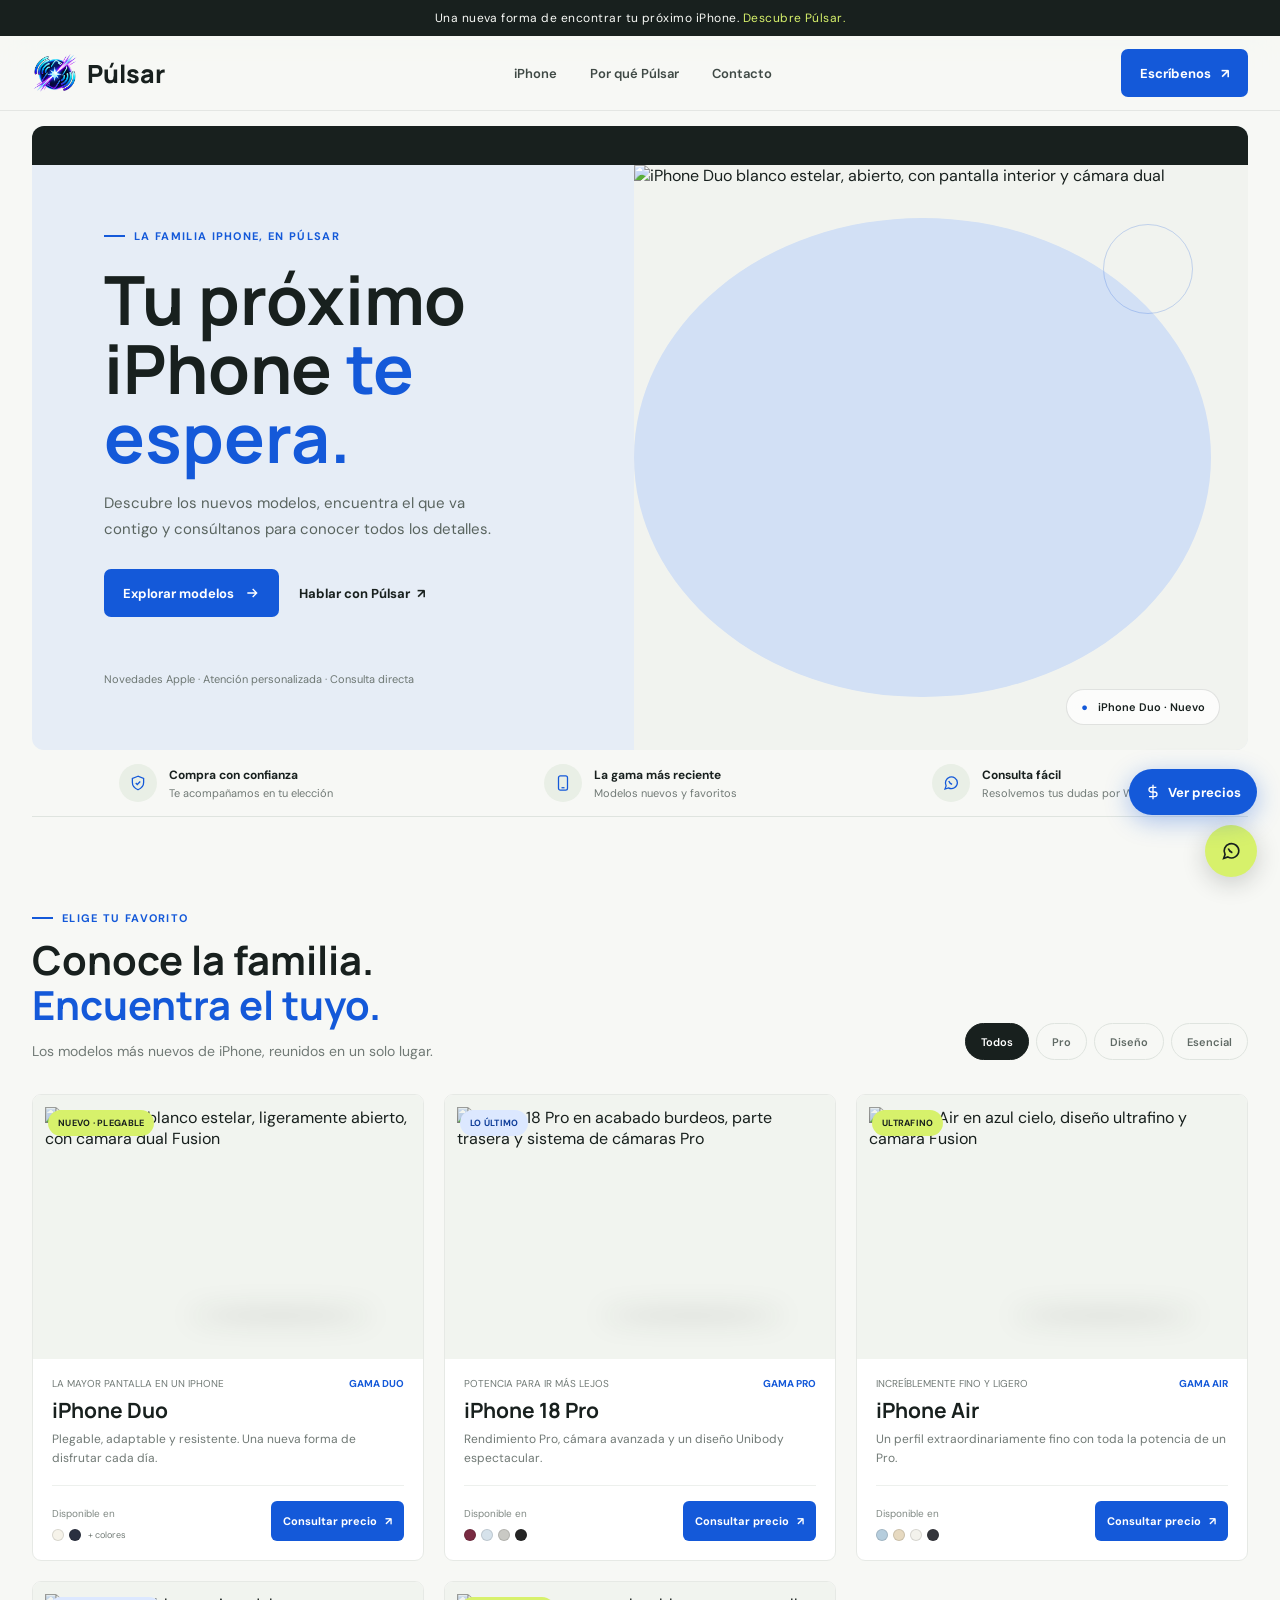
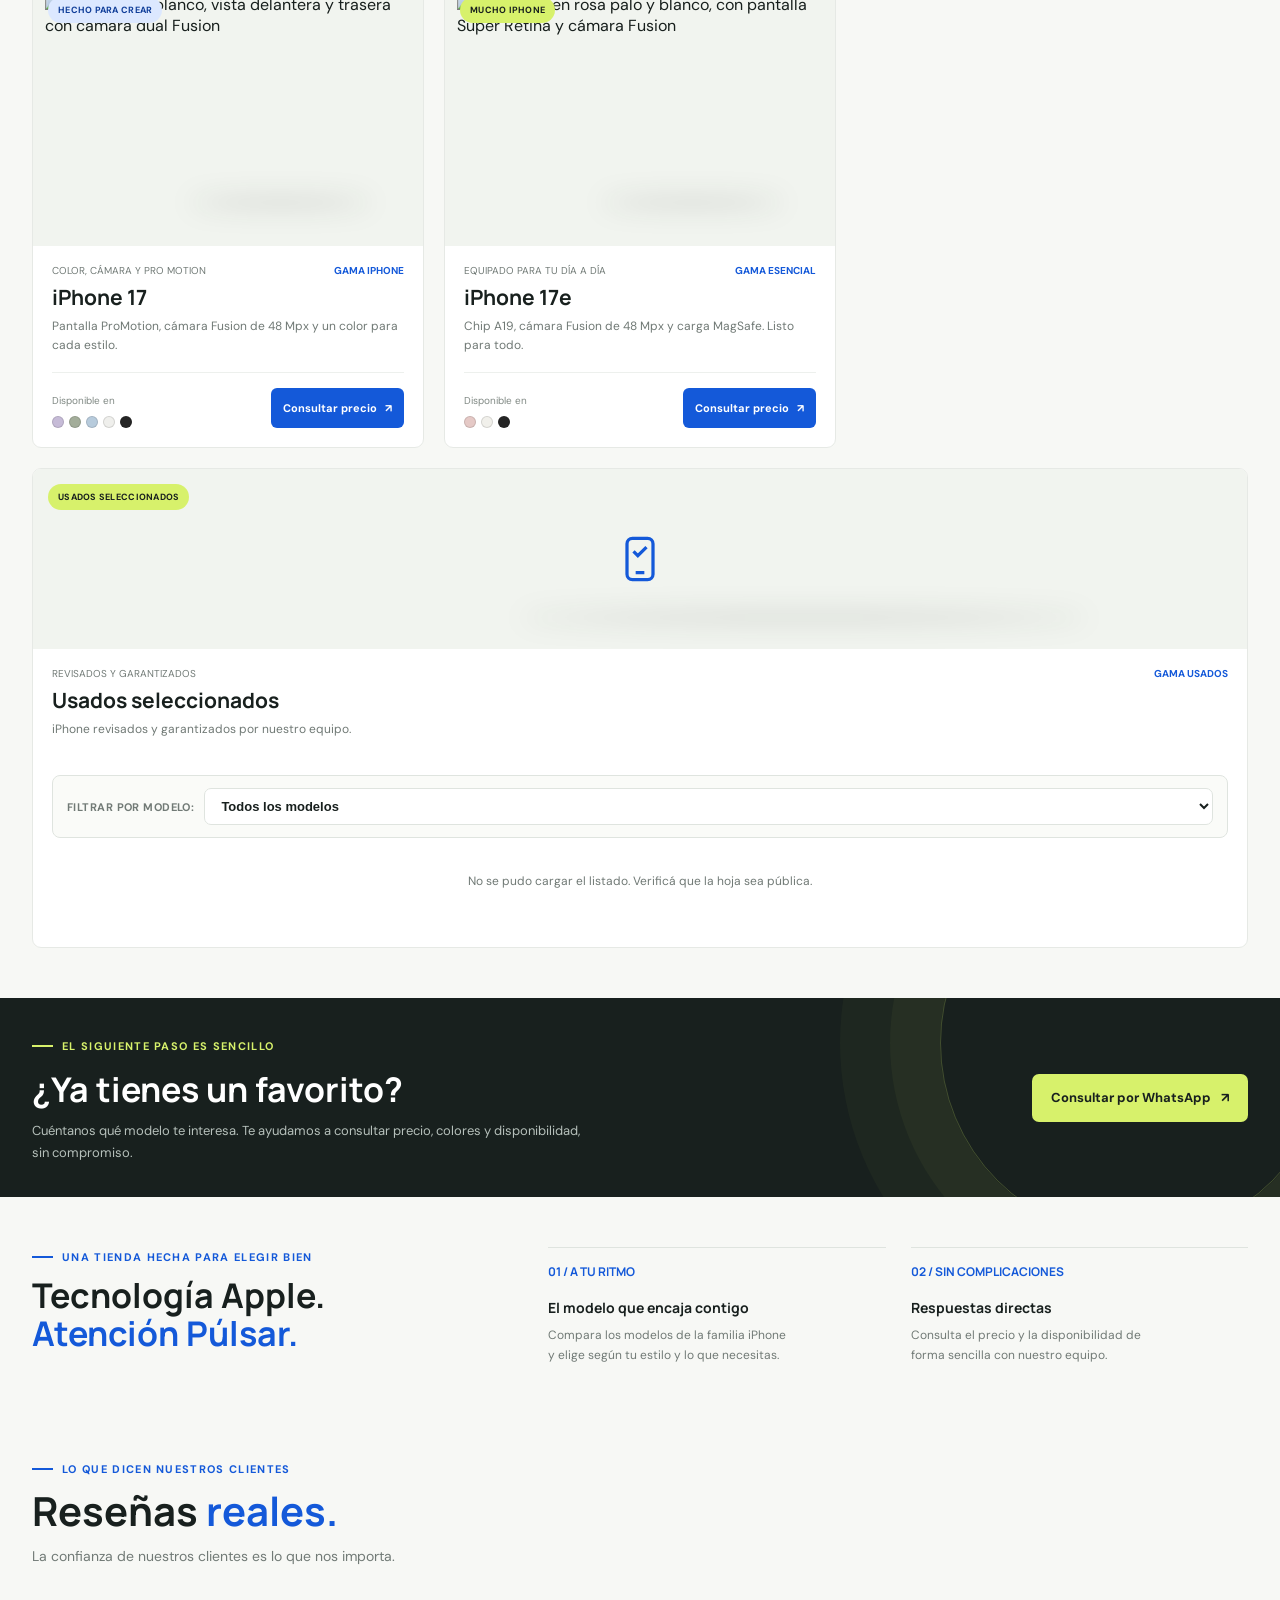
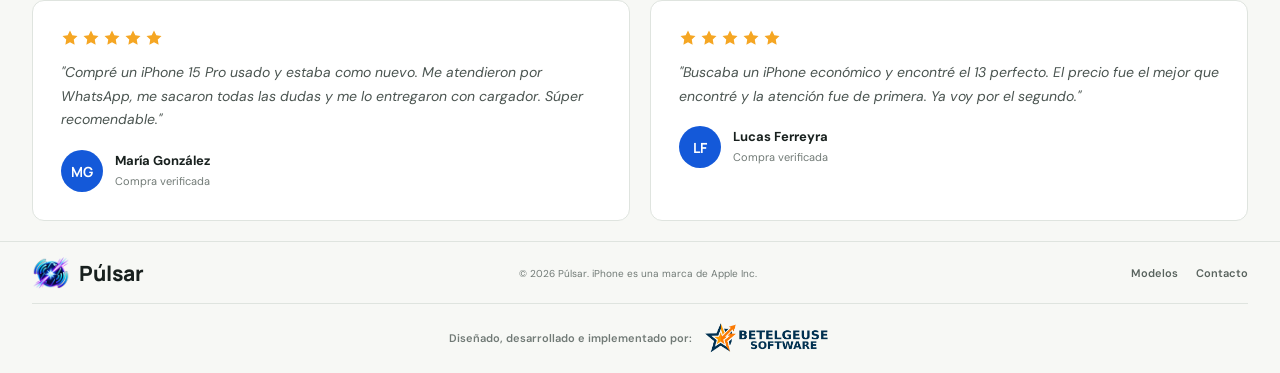
==== index.html @ 703b64ec "carrusel de precios y boton" ====
<!doctype html>
<html lang="es">
<head>
	<meta charset="utf-8">
	<meta name="viewport" content="width=device-width, initial-scale=1">
	<meta name="theme-color" content="#f7f8f5">
	<meta name="description" content="Descubre los últimos modelos de iPhone en Púlsar. Elige tu favorito y consúltanos por WhatsApp.">
	<title>Púlsar — Tu próximo iPhone empieza aquí</title>
	<link rel="icon" type="image/png" href="assets/logo.png">
	<link rel="preconnect" href="https://fonts.googleapis.com">
	<link rel="preconnect" href="https://fonts.gstatic.com" crossorigin>
	<link href="https://fonts.googleapis.com/css2?family=DM+Sans:wght@400;500;600;700&family=Manrope:wght@400;500;600;700;800&display=swap" rel="stylesheet">
	<link rel="stylesheet" href="styles.css">
</head>
<body>
	<div class="announcement">Una nueva forma de encontrar tu próximo iPhone. <span>Descubre Púlsar.</span></div>
	<header class="site-header">
		<div class="shell nav-wrap">
			<a class="brand" href="#inicio" aria-label="Púlsar, inicio"><img class="brand-mark" src="assets/logo.png" alt="Púlsar" width="31" height="31"><span>Púlsar</span></a>
			<nav class="nav-links" id="main-navigation" aria-label="Navegación principal">
				<a href="#catalogo">iPhone</a>
				<a href="#ventajas">Por qué Púlsar</a>
				<a href="#contacto">Contacto</a>
			</nav>
			<div class="nav-actions">
				<a class="button" href="https://wa.me/5493518149127?text=Hola%2C%20quiero%20consultar%20por%20un%20iPhone%20en%20Púlsar." target="_blank" rel="noopener noreferrer">Escríbenos <span aria-hidden="true">↗</span></a>
				<button class="menu-toggle" type="button" aria-label="Abrir menú" aria-expanded="false" aria-controls="main-navigation">
					<svg viewBox="0 0 24 24" fill="none" stroke="currentColor" stroke-width="1.8" aria-hidden="true"><path d="M4 7h16M4 12h16M4 17h16"/></svg>
				</button>
			</div>
		</div>
	</header>

	<main>
		<section class="hero" id="inicio" aria-labelledby="hero-title">
			<div class="shell">
				<div class="hero-panel">
					<div class="price-ticker" aria-label="Precios destacados">
						<div class="price-ticker-track"></div>
					</div>
					<div class="hero-copy">
						<span class="eyebrow">La familia iPhone, en Púlsar</span>
						<h1 id="hero-title">Tu próximo iPhone <span>te espera.</span></h1>
						<p>Descubre los nuevos modelos, encuentra el que va contigo y consúltanos para conocer todos los detalles.</p>
						<div class="hero-actions">
							<a class="button" href="#catalogo">Explorar modelos <svg viewBox="0 0 24 24" fill="none" stroke="currentColor" stroke-width="2" aria-hidden="true"><path d="M5 12h14M13 6l6 6-6 6"/></svg></a>
							<a class="text-link" href="https://wa.me/5493518149127?text=Hola%2C%20quiero%20consultar%20por%20un%20iPhone%20en%20P%C3%BAlsar." target="_blank" rel="noopener noreferrer">Hablar con Púlsar <span aria-hidden="true">↗</span></a>
						</div>
						<span class="hero-note">Novedades Apple · Atención personalizada · Consulta directa</span>
					</div>
					<div class="hero-media">
						<img src="https://www.apple.com/v/iphone-duo/a/images/overview/camera/hero_right__gk9rwhz4kdqq_large.jpg" alt="iPhone Duo blanco estelar, abierto, con pantalla interior y cámara dual" fetchpriority="high">
						<div class="hero-caption"><span>●</span> iPhone Duo · Nuevo</div>
					</div>
				</div>
				<div class="trust-row" aria-label="Ventajas de comprar en Púlsar">
					<div class="trust-item">
						<span class="trust-icon"><svg viewBox="0 0 24 24" fill="none" stroke="currentColor" stroke-width="1.7" aria-hidden="true"><path d="M12 3 4.5 6v5.4c0 4.5 3.2 7.8 7.5 9.6 4.3-1.8 7.5-5.1 7.5-9.6V6L12 3Z"/><path d="m9 12 2 2 4-4"/></svg></span>
						<span><strong>Compra con confianza</strong><small>Te acompañamos en tu elección</small></span>
					</div>
					<div class="trust-item">
						<span class="trust-icon"><svg viewBox="0 0 24 24" fill="none" stroke="currentColor" stroke-width="1.7" aria-hidden="true"><rect x="6" y="2.5" width="12" height="19" rx="2.5"/><path d="M10 18.3h4"/></svg></span>
						<span><strong>La gama más reciente</strong><small>Modelos nuevos y favoritos</small></span>
					</div>
					<div class="trust-item">
						<span class="trust-icon"><svg viewBox="0 0 24 24" fill="none" stroke="currentColor" stroke-width="1.7" aria-hidden="true"><path d="M20.5 11.5a8 8 0 0 1-11.9 7L4 20l1.5-4.2a8 8 0 1 1 15-4.3Z"/><path d="M9 9.3c.7 2.1 2.2 3.6 4.5 4.5"/></svg></span>
						<span><strong>Consulta fácil</strong><small>Resolvemos tus dudas por WhatsApp</small></span>
					</div>
				</div>
			</div>
		</section>

		<section class="catalog shell" id="catalogo" aria-labelledby="catalog-title">
			<div class="section-head">
				<div>
					<span class="eyebrow">Elige tu favorito</span>
					<h2 class="section-title" id="catalog-title">Conoce la familia.<br><span>Encuentra el tuyo.</span></h2>
					<p class="section-subtitle">Los modelos más nuevos de iPhone, reunidos en un solo lugar.</p>
				</div>
				<div class="filters" role="group" aria-label="Filtrar modelos">
					<button class="filter-button" type="button" data-filter="todos" aria-pressed="true">Todos</button>
					<button class="filter-button" type="button" data-filter="pro" aria-pressed="false">Pro</button>
					<button class="filter-button" type="button" data-filter="diseno" aria-pressed="false">Diseño</button>
					<button class="filter-button" type="button" data-filter="esencial" aria-pressed="false">Esencial</button>
				</div>
			</div>

			<div class="product-grid">
				<article class="product-card" data-category="diseno">
					<div class="product-art">
						<span class="product-tag">Nuevo · Plegable</span>
						<img src="https://www.apple.com/v/iphone-duo/a/images/overview/camera/hero_right__gk9rwhz4kdqq_large.jpg" alt="iPhone Duo blanco estelar, ligeramente abierto, con cámara dual Fusion" loading="lazy">
					</div>
					<div class="product-info">
						<div class="product-meta"><span>LA MAYOR PANTALLA EN UN IPHONE</span><span>GAMA DUO</span></div>
						<h3>iPhone Duo</h3>
						<p>Plegable, adaptable y resistente. Una nueva forma de disfrutar cada día.</p>
						<div class="product-bottom">
							<div><span class="color-label">Disponible en</span><div class="color-dots" aria-label="Blanco estelar y cielo nocturno"><i class="color-dot" style="background:#f6f3ea"></i><i class="color-dot" style="background:#2a3040"></i><span class="color-more">+ colores</span></div></div>
							<a class="consult-link" href="https://wa.me/5493518149127?text=Hola%2C%20quiero%20consultar%20el%20precio%20y%20disponibilidad%20del%20iPhone%20Duo%20en%20Púlsar." target="_blank" rel="noopener noreferrer">Consultar precio <span aria-hidden="true">↗</span></a>
						</div>
					</div>
				</article>

				<article class="product-card" data-category="pro">
					<div class="product-art">
						<span class="product-tag tag-blue">Lo último</span>
						<img src="https://www.apple.com/v/iphone-18-pro/a/images/overview/aio/hero__elo7tt0mnqy6_large.jpg" alt="iPhone 18 Pro en acabado burdeos, parte trasera y sistema de cámaras Pro" loading="lazy">
					</div>
					<div class="product-info">
						<div class="product-meta"><span>POTENCIA PARA IR MÁS LEJOS</span><span>GAMA PRO</span></div>
						<h3>iPhone 18 Pro</h3>
						<p>Rendimiento Pro, cámara avanzada y un diseño Unibody espectacular.</p>
						<div class="product-bottom">
							<div><span class="color-label">Disponible en</span><div class="color-dots" aria-label="Burdeos, azul glacial, plata y negro"><i class="color-dot" style="background:#792b42"></i><i class="color-dot" style="background:#d6e2eb"></i><i class="color-dot" style="background:#c9c9c4"></i><i class="color-dot" style="background:#252525"></i></div></div>
							<a class="consult-link" href="https://wa.me/5493518149127?text=Hola%2C%20quiero%20consultar%20el%20precio%20y%20disponibilidad%20del%20iPhone%2018%20Pro%20en%20Púlsar." target="_blank" rel="noopener noreferrer">Consultar precio <span aria-hidden="true">↗</span></a>
						</div>
					</div>
				</article>

				<article class="product-card" data-category="diseno">
					<div class="product-art">
						<span class="product-tag">Ultrafino</span>
						<img src="https://www.apple.com/v/iphone-air/g/images/overview/welcome/hero_endframe__fjhlsvwr03ma_medium.jpg" alt="iPhone Air en azul cielo, diseño ultrafino y cámara Fusion" loading="lazy">
					</div>
					<div class="product-info">
						<div class="product-meta"><span>INCREÍBLEMENTE FINO Y LIGERO</span><span>GAMA AIR</span></div>
						<h3>iPhone Air</h3>
						<p>Un perfil extraordinariamente fino con toda la potencia de un Pro.</p>
						<div class="product-bottom">
							<div><span class="color-label">Disponible en</span><div class="color-dots" aria-label="Azul cielo, dorado claro, blanco nube y negro espacial"><i class="color-dot" style="background:#b5cddd"></i><i class="color-dot" style="background:#e6d9c0"></i><i class="color-dot" style="background:#f3f2ec"></i><i class="color-dot" style="background:#34363c"></i></div></div>
							<a class="consult-link" href="https://wa.me/5493518149127?text=Hola%2C%20quiero%20consultar%20el%20precio%20y%20disponibilidad%20del%20iPhone%20Air%20en%20Púlsar." target="_blank" rel="noopener noreferrer">Consultar precio <span aria-hidden="true">↗</span></a>
						</div>
					</div>
				</article>

				<article class="product-card" data-category="esencial">
					<div class="product-art">
						<span class="product-tag tag-blue">Hecho para crear</span>
						<img src="https://www.apple.com/es/iphone-17/images/overview/highlights/cameras/cameras__c52mawt2c282_large.png" alt="iPhone 17 en blanco, vista delantera y trasera con cámara dual Fusion" loading="lazy">
					</div>
					<div class="product-info">
						<div class="product-meta"><span>COLOR, CÁMARA Y PRO MOTION</span><span>GAMA IPHONE</span></div>
						<h3>iPhone 17</h3>
						<p>Pantalla ProMotion, cámara Fusion de 48 Mpx y un color para cada estilo.</p>
						<div class="product-bottom">
							<div><span class="color-label">Disponible en</span><div class="color-dots" aria-label="Lavanda, verde salvia, azul neblina, blanco y negro"><i class="color-dot" style="background:#c6bbd7"></i><i class="color-dot" style="background:#a3ad9a"></i><i class="color-dot" style="background:#b7cbdc"></i><i class="color-dot" style="background:#efefec"></i><i class="color-dot" style="background:#252525"></i></div></div>
							<a class="consult-link" href="https://wa.me/5493518149127?text=Hola%2C%20quiero%20consultar%20el%20precio%20y%20disponibilidad%20del%20iPhone%2017%20en%20Púlsar." target="_blank" rel="noopener noreferrer">Consultar precio <span aria-hidden="true">↗</span></a>
						</div>
					</div>
				</article>

				<article class="product-card" data-category="esencial">
					<div class="product-art">
						<span class="product-tag">Mucho iPhone</span>
						<img src="https://www.apple.com/euro/iphone-17e/a/screens_alt/images/overview/highlights/highlights_design_endframe__crx8inqsi8k2_large.jpg" alt="iPhone 17e en rosa palo y blanco, con pantalla Super Retina y cámara Fusion" loading="lazy">
					</div>
					<div class="product-info">
						<div class="product-meta"><span>EQUIPADO PARA TU DÍA A DÍA</span><span>GAMA ESENCIAL</span></div>
						<h3>iPhone 17e</h3>
						<p>Chip A19, cámara Fusion de 48 Mpx y carga MagSafe. Listo para todo.</p>
						<div class="product-bottom">
							<div><span class="color-label">Disponible en</span><div class="color-dots" aria-label="Rosa palo, blanco y negro"><i class="color-dot" style="background:#e5c9c6"></i><i class="color-dot" style="background:#f1f0eb"></i><i class="color-dot" style="background:#252525"></i></div></div>
							<a class="consult-link" href="https://wa.me/5493518149127?text=Hola%2C%20quiero%20consultar%20el%20precio%20y%20disponibilidad%20del%20iPhone%2017e%20en%20Púlsar." target="_blank" rel="noopener noreferrer">Consultar precio <span aria-hidden="true">↗</span></a>
						</div>
					</div>
				</article>

				<article class="product-card product-card--usados" data-category="usados" id="usados">
					<div class="product-art product-art--usados">
						<span class="product-tag">Usados seleccionados</span>
						<svg viewBox="0 0 24 24" fill="none" stroke="currentColor" stroke-width="1.5" aria-hidden="true" style="width:52px;height:52px;color:var(--blue)"><rect x="6" y="2.5" width="12" height="19" rx="2.5"/><path d="M10 18.3h4"/><path d="M9 8.5l2 2 4-4"/></svg>
					</div>
					<div class="product-info">
						<div class="product-meta"><span>REVISADOS Y GARANTIZADOS</span><span>GAMA USADOS</span></div>
						<h3>Usados seleccionados</h3>
						<p>iPhone revisados y garantizados por nuestro equipo.</p>
						<div class="usados-filter">
							<label for="usados-select" class="usados-filter-label">Filtrar por modelo:</label>
							<select id="usados-select" class="usados-select">
								<option value="todos">Todos los modelos</option>
							</select>
						</div>
						<div class="usados-list" id="usados-list">
							<p class="usados-loading">Cargando listado…</p>
						</div>
					</div>
				</article>
			</div>
		</section>

		<section class="feature-band" id="contacto" aria-labelledby="feature-title">
			<div class="shell feature-inner">
				<div class="feature-copy">
					<span class="eyebrow">El siguiente paso es sencillo</span>
					<h2 id="feature-title">¿Ya tienes un favorito?</h2>
					<p>Cuéntanos qué modelo te interesa. Te ayudamos a consultar precio, colores y disponibilidad, sin compromiso.</p>
				</div>
				<a class="button feature-action" href="https://wa.me/5493518149127?text=Hola%2C%20quiero%20consultar%20por%20un%20iPhone%20en%20Púlsar." target="_blank" rel="noopener noreferrer">Consultar por WhatsApp <span aria-hidden="true">↗</span></a>
			</div>
		</section>

		<section class="about shell" id="ventajas" aria-labelledby="about-title">
			<div>
				<span class="eyebrow">Una tienda hecha para elegir bien</span>
				<h2 class="section-title" id="about-title">Tecnología Apple.<br><span>Atención Púlsar.</span></h2>
			</div>
			<div class="about-copy">
				<div class="about-point"><span class="about-number">01 / A TU RITMO</span><strong>El modelo que encaja contigo</strong><p>Compara los modelos de la familia iPhone y elige según tu estilo y lo que necesitas.</p></div>
				<div class="about-point"><span class="about-number">02 / SIN COMPLICACIONES</span><strong>Respuestas directas</strong><p>Consulta el precio y la disponibilidad de forma sencilla con nuestro equipo.</p></div>
			</div>
		</section>

		<section class="reviews shell" id="resenas" aria-labelledby="reviews-title">
			<div class="section-head">
				<div>
					<span class="eyebrow">Lo que dicen nuestros clientes</span>
					<h2 class="section-title" id="reviews-title">Reseñas <span>reales.</span></h2>
					<p class="section-subtitle">La confianza de nuestros clientes es lo que nos importa.</p>
				</div>
			</div>
			<div class="reviews-grid">
				<blockquote class="review-card">
					<div class="review-stars" aria-label="5 de 5 estrellas">
						<svg viewBox="0 0 24 24" fill="currentColor" aria-hidden="true"><path d="M12 2l3.09 6.26L22 9.27l-5 4.87 1.18 6.88L12 17.77l-6.18 3.25L7 14.14 2 9.27l6.91-1.01L12 2z"/></svg>
						<svg viewBox="0 0 24 24" fill="currentColor" aria-hidden="true"><path d="M12 2l3.09 6.26L22 9.27l-5 4.87 1.18 6.88L12 17.77l-6.18 3.25L7 14.14 2 9.27l6.91-1.01L12 2z"/></svg>
						<svg viewBox="0 0 24 24" fill="currentColor" aria-hidden="true"><path d="M12 2l3.09 6.26L22 9.27l-5 4.87 1.18 6.88L12 17.77l-6.18 3.25L7 14.14 2 9.27l6.91-1.01L12 2z"/></svg>
						<svg viewBox="0 0 24 24" fill="currentColor" aria-hidden="true"><path d="M12 2l3.09 6.26L22 9.27l-5 4.87 1.18 6.88L12 17.77l-6.18 3.25L7 14.14 2 9.27l6.91-1.01L12 2z"/></svg>
						<svg viewBox="0 0 24 24" fill="currentColor" aria-hidden="true"><path d="M12 2l3.09 6.26L22 9.27l-5 4.87 1.18 6.88L12 17.77l-6.18 3.25L7 14.14 2 9.27l6.91-1.01L12 2z"/></svg>
					</div>
					<p class="review-text">"Compré un iPhone 15 Pro usado y estaba como nuevo. Me atendieron por WhatsApp, me sacaron todas las dudas y me lo entregaron con cargador. Súper recomendable."</p>
					<footer class="review-author">
						<span class="review-avatar">MG</span>
						<div>
							<strong>María González</strong>
							<small>Compra verificada</small>
						</div>
					</footer>
				</blockquote>

				<blockquote class="review-card">
					<div class="review-stars" aria-label="5 de 5 estrellas">
						<svg viewBox="0 0 24 24" fill="currentColor" aria-hidden="true"><path d="M12 2l3.09 6.26L22 9.27l-5 4.87 1.18 6.88L12 17.77l-6.18 3.25L7 14.14 2 9.27l6.91-1.01L12 2z"/></svg>
						<svg viewBox="0 0 24 24" fill="currentColor" aria-hidden="true"><path d="M12 2l3.09 6.26L22 9.27l-5 4.87 1.18 6.88L12 17.77l-6.18 3.25L7 14.14 2 9.27l6.91-1.01L12 2z"/></svg>
						<svg viewBox="0 0 24 24" fill="currentColor" aria-hidden="true"><path d="M12 2l3.09 6.26L22 9.27l-5 4.87 1.18 6.88L12 17.77l-6.18 3.25L7 14.14 2 9.27l6.91-1.01L12 2z"/></svg>
						<svg viewBox="0 0 24 24" fill="currentColor" aria-hidden="true"><path d="M12 2l3.09 6.26L22 9.27l-5 4.87 1.18 6.88L12 17.77l-6.18 3.25L7 14.14 2 9.27l6.91-1.01L12 2z"/></svg>
						<svg viewBox="0 0 24 24" fill="currentColor" aria-hidden="true"><path d="M12 2l3.09 6.26L22 9.27l-5 4.87 1.18 6.88L12 17.77l-6.18 3.25L7 14.14 2 9.27l6.91-1.01L12 2z"/></svg>
					</div>
					<p class="review-text">"Buscaba un iPhone económico y encontré el 13 perfecto. El precio fue el mejor que encontré y la atención fue de primera. Ya voy por el segundo."</p>
					<footer class="review-author">
						<span class="review-avatar">LF</span>
						<div>
							<strong>Lucas Ferreyra</strong>
							<small>Compra verificada</small>
						</div>
					</footer>
				</blockquote>
			</div>
		</section>
	</main>

	<footer class="site-footer">
		<div class="shell footer-inner">
			<a class="brand" href="#inicio" aria-label="Púlsar, volver al inicio"><img class="brand-mark" src="assets/logo.png" alt="Púlsar" width="27" height="27"><span>Púlsar</span></a>
			<p class="footer-note">© 2026 Púlsar. iPhone es una marca de Apple Inc.</p>
			<div class="footer-links"><a href="#catalogo">Modelos</a><a href="#contacto">Contacto</a></div>
		</div>
		<div class="shell footer-credit">
			<span class="footer-credit-text">Diseñado, desarrollado e implementado por:</span>
			<a class="footer-credit-link" href="https://www.betelgeuse.com.ar" target="_blank" rel="noopener noreferrer">
				<img src="assets/betelgeuse.png" alt="Betelgeuse Software" class="footer-credit-logo">
			</a>
		</div>
	</footer>

	<a class="whatsapp-float" href="https://wa.me/5493518149127?text=Hola%2C%20quiero%20consultar%20por%20un%20iPhone%20en%20P%C3%BAlsar." target="_blank" rel="noopener noreferrer" aria-label="Consultar por WhatsApp">
		<svg viewBox="0 0 24 24" fill="none" stroke="currentColor" stroke-width="1.8" aria-hidden="true"><path d="M20.5 11.5a8 8 0 0 1-11.9 7L4 20l1.5-4.2a8 8 0 1 1 15-4.3Z"/><path d="M9 9.3c.7 2.1 2.2 3.6 4.5 4.5"/></svg>
	</a>
	<a class="prices-float" href="#usados" aria-label="Ver precios de usados seleccionados">
		<svg viewBox="0 0 24 24" fill="none" stroke="currentColor" stroke-width="2" aria-hidden="true"><path d="M12 1v22M17 5H9.5a3.5 3.5 0 0 0 0 7h5a3.5 3.5 0 0 1 0 7H6"/></svg>
		<span>Ver precios</span>
	</a>

	<script src="script.js"></script>
</body>
</html>
---- styles.css ----
:root {
	color-scheme: light;
	--paper: #f7f8f5;
	--ink: #18201e;
	--muted: #717a76;
	--line: #dfe4df;
	--blue: #1459d9;
	--blue-deep: #103e99;
	--lime: #d7f16b;
	--coral: #ff795b;
	--white: #fff;
	--font-body: "DM Sans", sans-serif;
	--font-display: "Manrope", sans-serif;
}

*, *::before, *::after { box-sizing: border-box; }
html { scroll-behavior: smooth; scroll-padding-top: 94px; }
body { margin: 0; color: var(--ink); background: var(--paper); font-family: var(--font-body); -webkit-font-smoothing: antialiased; }
a { color: inherit; text-decoration: none; }
button { color: inherit; font: inherit; }
img { display: block; max-width: 100%; }
.shell { width: min(1220px, calc(100% - 64px)); margin-inline: auto; }

.announcement { background: var(--ink); color: #f9faf7; text-align: center; padding: 10px 18px; font-size: 12px; letter-spacing: .04em; }
.announcement span { color: var(--lime); }
.site-header { position: sticky; top: 0; z-index: 20; background: rgb(247 248 245 / 92%); backdrop-filter: blur(18px); border-bottom: 1px solid rgb(24 32 30 / 8%); }
.nav-wrap { min-height: 74px; display: flex; align-items: center; justify-content: space-between; gap: 30px; }
.brand { display: inline-flex; align-items: center; gap: 9px; font: 800 25px/1 var(--font-display); letter-spacing: 0; }
.brand-mark { display: block; width: auto; height: 38px; object-fit: contain; }
.brand em { color: var(--blue); font-style: normal; }
.nav-links { display: flex; align-items: center; gap: 33px; color: #3f4945; font-size: 13px; font-weight: 600; }
.nav-links a:hover, .footer-links a:hover { color: var(--blue); }
.nav-actions { display: flex; align-items: center; gap: 12px; }
.menu-toggle { display: none; width: 42px; height: 42px; border: 1px solid var(--line); border-radius: 50%; background: transparent; cursor: pointer; }
.button { display: inline-flex; min-height: 48px; align-items: center; justify-content: center; gap: 10px; padding: 0 19px; border: 0; border-radius: 7px; background: var(--blue); color: var(--white); font-size: 13px; font-weight: 700; cursor: pointer; transition: background .2s ease, transform .2s ease; }
.button:hover { background: var(--blue-deep); transform: translateY(-2px); }
.button svg { width: 16px; height: 16px; }
.button-outline { min-height: 42px; border: 1px solid var(--line); background: transparent; color: var(--ink); }
.button-outline:hover { border-color: var(--ink); background: var(--ink); color: white; }

.hero { padding: 15px 0 40px; }
.hero-panel { position: relative; display: grid; min-height: 530px; grid-template-columns: 1fr 1.02fr; overflow: hidden; border-radius: 12px; background: #e6edf6; }
.price-ticker { grid-column: 1 / -1; overflow: hidden; background: var(--ink); padding: 9px 0; white-space: nowrap; }
.price-ticker-track { display: inline-flex; gap: 40px; animation: ticker 25s linear infinite; }
.price-ticker-item { color: #c8d0cc; font-size: 12px; font-weight: 500; letter-spacing: .02em; }
.price-ticker-item strong { color: var(--lime); font-weight: 700; }
@keyframes ticker { 0% { transform: translateX(0); } 100% { transform: translateX(-50%); } }
.hero-copy { z-index: 2; display: flex; flex-direction: column; align-items: flex-start; justify-content: center; padding: 64px 22px 64px 72px; }
.eyebrow { display: inline-flex; align-items: center; gap: 9px; color: var(--blue); font-size: 11px; font-weight: 700; letter-spacing: .12em; text-transform: uppercase; }
.eyebrow::before { width: 21px; height: 2px; background: currentColor; content: ""; }
h1, h2, h3, p { margin-top: 0; }
.hero h1 { max-width: 530px; margin: 22px 0 17px; font: 700 clamp(44px, 5.3vw, 70px)/1.02 var(--font-display); letter-spacing: 0; }
.hero h1 span { color: var(--blue); }
.hero-copy > p { max-width: 400px; margin-bottom: 27px; color: #59645f; font-size: 15px; line-height: 1.75; }
.hero-actions { display: flex; align-items: center; gap: 20px; }
.text-link { display: inline-flex; align-items: center; gap: 7px; font-size: 13px; font-weight: 700; }
.text-link svg { width: 15px; height: 15px; transition: transform .2s; }
.text-link:hover svg { transform: translateX(4px); }
.hero-note { margin-top: 55px; color: #6d7773; font-size: 11px; }
.hero-media { position: relative; min-height: 100%; overflow: hidden; background: #f1f3ef; }
.hero-media::before { position: absolute; inset: 9% 6% 9% 0; border-radius: 50%; background: #d2e0f5; content: ""; }
.hero-media::after { position: absolute; top: 10%; right: 9%; width: 90px; aspect-ratio: 1; border: 1px solid rgb(20 89 217 / 22%); border-radius: 50%; content: ""; }
.hero-media img { position: absolute; inset: 0; width: 100%; height: 100%; object-fit: contain; object-position: center; animation: reveal .9s both; }
.hero-caption { position: absolute; right: 28px; bottom: 25px; z-index: 2; padding: 10px 14px; border: 1px solid rgb(24 32 30 / 12%); border-radius: 30px; background: rgb(255 255 255 / 74%); font-size: 11px; font-weight: 600; backdrop-filter: blur(10px); }
.hero-caption span { margin-right: 7px; color: var(--blue); }
@keyframes reveal { from { opacity: 0; transform: translateY(14px) scale(.98); } to { opacity: 1; transform: translateY(0) scale(1); } }

.trust-row { display: grid; grid-template-columns: repeat(3, 1fr); gap: 26px; padding: 14px 0 14px; border-bottom: 1px solid var(--line); }
.trust-item { display: flex; align-items: center; justify-content: center; gap: 12px; }
.trust-icon { display: grid; width: 38px; height: 38px; flex: 0 0 auto; place-items: center; border-radius: 50%; background: #e9efe6; color: var(--blue); }
.trust-icon svg { width: 18px; height: 18px; }
.trust-item strong, .trust-item small { display: block; }
.trust-item strong { margin-bottom: 3px; font-size: 12px; }
.trust-item small { color: var(--muted); font-size: 11px; }

.catalog { padding: 46px 0 50px; }
.section-head { display: flex; align-items: flex-end; justify-content: space-between; gap: 24px; margin-bottom: 32px; }
.section-title { max-width: 560px; margin: 13px 0 0; font: 700 40px/1.12 var(--font-display); letter-spacing: 0; }
.section-title span { color: var(--blue); }
.section-subtitle { margin: 12px 0 0; color: var(--muted); font-size: 14px; line-height: 1.6; }
.filters { display: flex; flex-wrap: wrap; gap: 7px; padding-bottom: 2px; }
.filter-button { min-height: 37px; padding: 0 15px; border: 1px solid var(--line); border-radius: 25px; background: transparent; color: #606a65; font-size: 11px; font-weight: 600; cursor: pointer; transition: all .2s; }
.filter-button:hover, .filter-button[aria-pressed="true"] { border-color: var(--ink); background: var(--ink); color: white; }
.product-grid { display: grid; grid-template-columns: repeat(3, minmax(0, 1fr)); gap: 20px; }
.product-card { position: relative; min-width: 0; overflow: hidden; border: 1px solid #e6e9e5; border-radius: 9px; background: white; transition: box-shadow .25s, transform .25s; animation: reveal .45s both; }
.product-card:hover { transform: translateY(-4px); box-shadow: 0 17px 45px rgb(24 32 30 / 9%); }
.product-card[hidden] { display: none; }
.product-art { position: relative; display: grid; height: 264px; place-items: center; overflow: hidden; background: #f1f4ef; }
.product-art::after { position: absolute; right: 13%; bottom: 14%; width: 47%; height: 13px; border-radius: 50%; background: rgb(24 32 30 / 12%); filter: blur(13px); content: ""; }
.product-art img { position: relative; z-index: 1; width: 100%; height: 100%; padding: 12px; object-fit: contain; mix-blend-mode: multiply; transition: transform .4s; }
.product-card:hover .product-art img { transform: scale(1.045); }
.product-tag { position: absolute; top: 15px; left: 15px; z-index: 3; padding: 7px 10px; border-radius: 20px; background: var(--lime); font-size: 9px; font-weight: 700; letter-spacing: .03em; text-transform: uppercase; }
.product-tag.tag-blue { background: #dce8ff; color: var(--blue-deep); }
.product-info { padding: 18px 19px 19px; }
.product-meta { display: flex; align-items: center; justify-content: space-between; gap: 10px; color: var(--muted); font-size: 10px; }
.product-meta span:last-child { color: var(--blue); font-weight: 700; }
.product-info h3 { margin: 8px 0 7px; font: 700 21px/1.2 var(--font-display); letter-spacing: 0; }
.product-info p { min-height: 38px; margin-bottom: 17px; color: #707975; font-size: 12px; line-height: 1.55; }
.product-bottom { display: flex; align-items: center; justify-content: space-between; gap: 10px; padding-top: 15px; border-top: 1px solid #edf0ed; }
.color-label { color: #808984; font-size: 10px; }
.color-dots { display: flex; align-items: center; gap: 5px; margin-top: 7px; }
.color-dot { width: 12px; aspect-ratio: 1; border: 1px solid rgb(0 0 0 / 12%); border-radius: 50%; }
.color-more { margin-left: 2px; color: #737c77; font-size: 9px; }
.consult-link { display: inline-flex; min-height: 40px; align-items: center; gap: 8px; padding: 0 12px; border-radius: 6px; background: var(--blue); color: white; font-size: 11px; font-weight: 700; transition: background .2s; }
.consult-link:hover { background: var(--blue-deep); }
.consult-link svg { width: 14px; height: 14px; }

.feature-band { position: relative; overflow: hidden; padding: 33px 0; background: var(--ink); color: white; }
.feature-band::after { position: absolute; top: -150px; right: -50px; width: 390px; aspect-ratio: 1; border: 1px solid rgb(215 241 107 / 22%); border-radius: 50%; box-shadow: 0 0 0 50px rgb(215 241 107 / 4%), 0 0 0 100px rgb(215 241 107 / 3%); content: ""; }
.feature-inner { position: relative; z-index: 1; display: flex; align-items: center; justify-content: space-between; gap: 40px; }
.feature-copy { max-width: 670px; }
.feature-copy .eyebrow { color: var(--lime); }
.feature-copy h2 { margin: 17px 0 10px; font: 700 34px/1.16 var(--font-display); letter-spacing: 0; }
.feature-copy p { max-width: 550px; margin: 0; color: #b6c0bb; font-size: 13px; line-height: 1.7; }
.feature-action { flex: 0 0 auto; background: var(--lime); color: var(--ink); }
.feature-action:hover { background: #e6ff87; color: var(--ink); }

.about { display: grid; grid-template-columns: .8fr 1.2fr; gap: 50px; align-items: start; padding: 45px 0 43px; }
.about .section-title { max-width: 360px; margin-top: 12px; font-size: 34px; }
.about-copy { display: grid; grid-template-columns: repeat(2, 1fr); gap: 25px; padding-top: 5px; }
.about-point { padding-top: 15px; border-top: 1px solid var(--line); }
.about-point strong { display: block; margin-bottom: 8px; font: 700 14px var(--font-display); }
.about-point p { max-width: 240px; margin: 0; color: var(--muted); font-size: 12px; line-height: 1.7; }
.about-number { display: block; margin-bottom: 18px; color: var(--blue); font: 700 12px var(--font-display); }

.site-footer { padding: 15px 0; border-top: 1px solid var(--line); }
.footer-credit { display: flex; align-items: center; justify-content: center; gap: 10px; margin-top: 14px; padding-top: 14px; border-top: 1px solid var(--line); }
.footer-credit-text { color: var(--muted); font-size: 11px; font-weight: 600; }
.footer-credit-link { display: inline-flex; align-items: center; transition: opacity .2s; }
.footer-credit-link:hover { opacity: .8; }
.footer-credit-logo { height: 40px; width: auto; }
.footer-inner { display: flex; align-items: center; justify-content: space-between; gap: 20px; }
.footer-inner .brand { font-size: 21px; }
.footer-inner .brand-mark { width: auto; height: 32px; }
.footer-note { margin: 0; color: var(--muted); font-size: 10px; }
.footer-links { display: flex; gap: 18px; color: #59635e; font-size: 11px; font-weight: 600; }
.whatsapp-float { position: fixed; right: 23px; bottom: 23px; z-index: 10; display: grid; width: 52px; height: 52px; place-items: center; border: 0; border-radius: 50%; background: var(--lime); color: var(--ink); box-shadow: 0 6px 24px rgb(24 32 30 / 20%); transition: transform .2s; }
.whatsapp-float:hover { transform: translateY(-4px); }
.whatsapp-float svg { width: 22px; height: 22px; }
.prices-float { position: fixed; right: 23px; bottom: 85px; z-index: 10; display: inline-flex; align-items: center; gap: 7px; padding: 0 16px; height: 46px; border: 0; border-radius: 23px; background: var(--blue); color: white; font-size: 13px; font-weight: 700; box-shadow: 0 6px 24px rgb(20 89 217 / 35%); transition: transform .2s, background .2s; }
.prices-float:hover { transform: translateY(-4px); background: var(--blue-deep); }
.prices-float svg { width: 16px; height: 16px; }

@media (max-width: 900px) {
	.shell { width: min(100% - 42px, 740px); }
	.nav-links { gap: 19px; }
	.hero-panel { min-height: 450px; grid-template-columns: 1fr .9fr; }
	.hero-copy { padding: 45px 6px 45px 38px; }
	.hero h1 { font-size: 54px; }
	.product-grid { grid-template-columns: repeat(2, minmax(0, 1fr)); }
	.section-head { align-items: flex-start; flex-direction: column; }
	.feature-inner { align-items: flex-start; flex-direction: column; }
}
@media (max-width: 620px) {
	html { scroll-padding-top: 74px; }
	.shell { width: calc(100% - 36px); }
	.announcement { font-size: 10px; }
	.nav-wrap { min-height: 66px; gap: 12px; }
	.brand { font-size: 22px; }
	.brand-mark { width: auto; height: 32px; }
	.nav-actions { gap: 8px; }
	.nav-actions > .button { min-height: 39px; padding: 0 11px; font-size: 11px; }
	.menu-toggle { display: grid; place-items: center; }
	.menu-toggle svg { width: 19px; height: 19px; }
	.nav-links { position: absolute; top: 65px; right: 0; left: 0; display: none; flex-direction: column; align-items: stretch; gap: 0; padding: 8px 18px 17px; border-bottom: 1px solid var(--line); background: var(--paper); }
	.nav-links.is-open { display: flex; }
	.nav-links a { padding: 13px 2px; border-bottom: 1px solid var(--line); }
	.nav-links a:last-child { border-bottom: 0; }
	.hero { padding: 8px 0 22px; }
	.hero-panel { display: flex; min-height: 0; flex-direction: column; border-radius: 8px; }
	.hero-copy { padding: 38px 25px 15px; }
	.hero h1 { max-width: 420px; margin: 17px 0 12px; font-size: clamp(42px, 12vw, 59px); }
	.hero-copy > p { margin-bottom: 21px; font-size: 13px; }
	.hero-actions { flex-wrap: wrap; gap: 17px; }
	.hero-note { margin-top: 23px; font-size: 10px; }
	.hero-media { min-height: 260px; }
	.hero-media::before { inset: 6% 6% 8%; }
	.hero-media::after { top: 6%; right: 10%; width: 55px; }
	.hero-caption { right: 14px; bottom: 13px; font-size: 9px; }
	.trust-row { grid-template-columns: 1fr; gap: 17px; padding: 11px 0; }
	.trust-item { justify-content: flex-start; }
	.catalog { padding: 33px 0 35px; }
	.section-head { margin-bottom: 23px; }
	.section-title { font-size: 34px; }
	.section-subtitle { font-size: 12px; }
	.filters { gap: 6px; }
	.filter-button { min-height: 34px; padding: 0 12px; font-size: 10px; }
	.product-grid { grid-template-columns: 1fr; gap: 14px; }
	.product-card { display: grid; grid-template-columns: 41% 59%; }
	.product-art { height: 100%; min-height: 230px; }
	.product-art img { padding: 5px; }
	.product-tag { top: 10px; left: 9px; padding: 6px 7px; font-size: 8px; }
	.product-info { padding: 15px 12px 13px; }
	.product-info h3 { font-size: 18px; }
	.product-info p { min-height: 0; margin-bottom: 12px; font-size: 10px; }
	.product-meta { align-items: flex-start; flex-direction: column; gap: 4px; font-size: 9px; }
	.product-bottom { align-items: flex-end; gap: 5px; padding-top: 11px; }
	.usados-filter { flex-direction: column; align-items: stretch; gap: 6px; }
	.usados-select { width: 100%; }
	.color-label { font-size: 9px; }
	.color-dots { gap: 3px; }
	.color-dot { width: 10px; }
	.consult-link { min-height: 36px; gap: 5px; padding: 0 8px; font-size: 9px; white-space: nowrap; }
	.feature-band { padding: 24px 0; }
	.feature-copy h2 { font-size: 29px; }
	.feature-copy p { font-size: 12px; }
	.about { grid-template-columns: 1fr; gap: 27px; padding: 33px 0; }
	.about .section-title { font-size: 31px; }
	.about-copy { gap: 20px; }
	.about-point p { font-size: 11px; }
	.footer-inner { align-items: flex-start; flex-direction: column; }
	.footer-links { gap: 14px; }
	.whatsapp-float { right: 14px; bottom: 14px; width: 47px; height: 47px; }
	.prices-float { right: 14px; bottom: 70px; height: 42px; padding: 0 14px; font-size: 12px; }
}
/* ── Reseñas ── */
.reviews { padding: 45px 0 20px; }
.reviews-grid { display: grid; grid-template-columns: repeat(2, 1fr); gap: 20px; }
.review-card { margin: 0; padding: 28px; border: 1px solid var(--line); border-radius: 12px; background: white; transition: box-shadow .25s, transform .25s; }
.review-card:hover { transform: translateY(-3px); box-shadow: 0 12px 36px rgb(24 32 30 / 8%); }
.review-stars { display: flex; gap: 3px; margin-bottom: 14px; color: #f5a623; }
.review-stars svg { width: 18px; height: 18px; }
.review-text { margin: 0 0 18px; color: #4a5450; font-size: 14px; line-height: 1.7; font-style: italic; }
.review-author { display: flex; align-items: center; gap: 12px; }
.review-avatar { display: grid; width: 42px; height: 42px; place-items: center; border-radius: 50%; background: var(--blue); color: white; font: 700 14px var(--font-display); }
.review-author strong { display: block; font-size: 13px; }
.review-author small { color: var(--muted); font-size: 11px; }

@media (max-width: 620px) {
	.reviews { padding: 30px 0 15px; }
	.reviews-grid { grid-template-columns: 1fr; gap: 14px; }
	.review-card { padding: 22px; }
	.review-stars svg { width: 16px; height: 16px; }
	.review-text { font-size: 13px; }
}

/* ── Usados seleccionados ── */
.product-card--usados { grid-column: 1 / -1; }
.product-art--usados { height: 180px; }
.usados-list { display: flex; flex-direction: column; gap: 10px; }
.usado-item { display: flex; align-items: center; justify-content: space-between; gap: 14px; padding: 12px 14px; border: 1px solid var(--line); border-radius: 8px; background: #fafbf8; transition: border-color .2s, box-shadow .2s; }
.usado-item:hover { border-color: var(--blue); box-shadow: 0 4px 16px rgb(24 32 30 / 6%); }
.usado-info { flex: 1; min-width: 0; }
.usado-nombre { display: block; font: 700 14px var(--font-display); }
.usado-almacenamiento { display: block; margin-top: 2px; color: var(--muted); font-size: 11px; }
.usado-estado { display: inline-block; margin-top: 6px; padding: 3px 8px; border-radius: 12px; font-size: 9px; font-weight: 700; text-transform: uppercase; letter-spacing: .04em; }
.usado-estado--excelente { background: #d4edda; color: #155724; }
.usado-estado--muy-bueno { background: #d1ecf1; color: #0c5460; }
.usado-estado--bueno { background: #fff3cd; color: #856404; }
.usados-filter { display: flex; align-items: center; gap: 10px; margin-bottom: 14px; padding: 12px 14px; border: 1px solid var(--line); border-radius: 8px; background: #fafbf8; }
.usados-filter-label { font-size: 11px; font-weight: 700; text-transform: uppercase; letter-spacing: .04em; color: var(--muted); white-space: nowrap; }
.usados-select { flex: 1; min-width: 0; padding: 9px 12px; border: 1px solid var(--line); border-radius: 7px; background: white; font-size: 13px; font-weight: 600; color: var(--ink); outline: none; cursor: pointer; transition: border-color .2s; }
.usados-select:hover, .usados-select:focus { border-color: var(--blue); }
.usado-disponibilidad { display: inline-block; margin-top: 4px; margin-left: 6px; padding: 3px 8px; border-radius: 12px; font-size: 9px; font-weight: 700; text-transform: uppercase; letter-spacing: .04em; }
.usado-disponibilidad--disponible { background: #d4edda; color: #155724; }
.usado-disponibilidad--vendido { background: #f8d7da; color: #721c24; }
.usado-item--vendido { opacity: .6; }
.usado-item--vendido .usado-nombre { text-decoration: line-through; }
.usado-vendido-badge { display: inline-flex; min-height: 36px; align-items: center; padding: 0 12px; border-radius: 6px; background: #f8d7da; color: #721c24; font-size: 11px; font-weight: 700; }
.usado-descripcion { margin: 6px 0 0; color: #707975; font-size: 11px; line-height: 1.5; }
.battery-icon { display: inline-block; width: 28px; height: 28px; vertical-align: middle; margin-right: 5px; color: var(--blue); }
.battery-icon--green { color: #2ecc71; }
.usado-colores { display: flex; gap: 6px; margin-top: 8px; }
.usado-colores .color-dot { width: 24px; height: 24px; }
.usado-precio { display: flex; flex-direction: column; align-items: flex-end; gap: 8px; flex: 0 0 auto; }
.usado-precio-valor { font: 800 18px var(--font-display); color: var(--blue); }
.usados-loading, .usados-empty, .usados-error { margin: 0; padding: 20px; text-align: center; color: var(--muted); font-size: 12px; }
.usados-error { color: var(--coral); }

@media (prefers-reduced-motion: reduce) {
	*, *::before, *::after { scroll-behavior: auto !important; animation-duration: .01ms !important; animation-iteration-count: 1 !important; transition-duration: .01ms !important; }
}
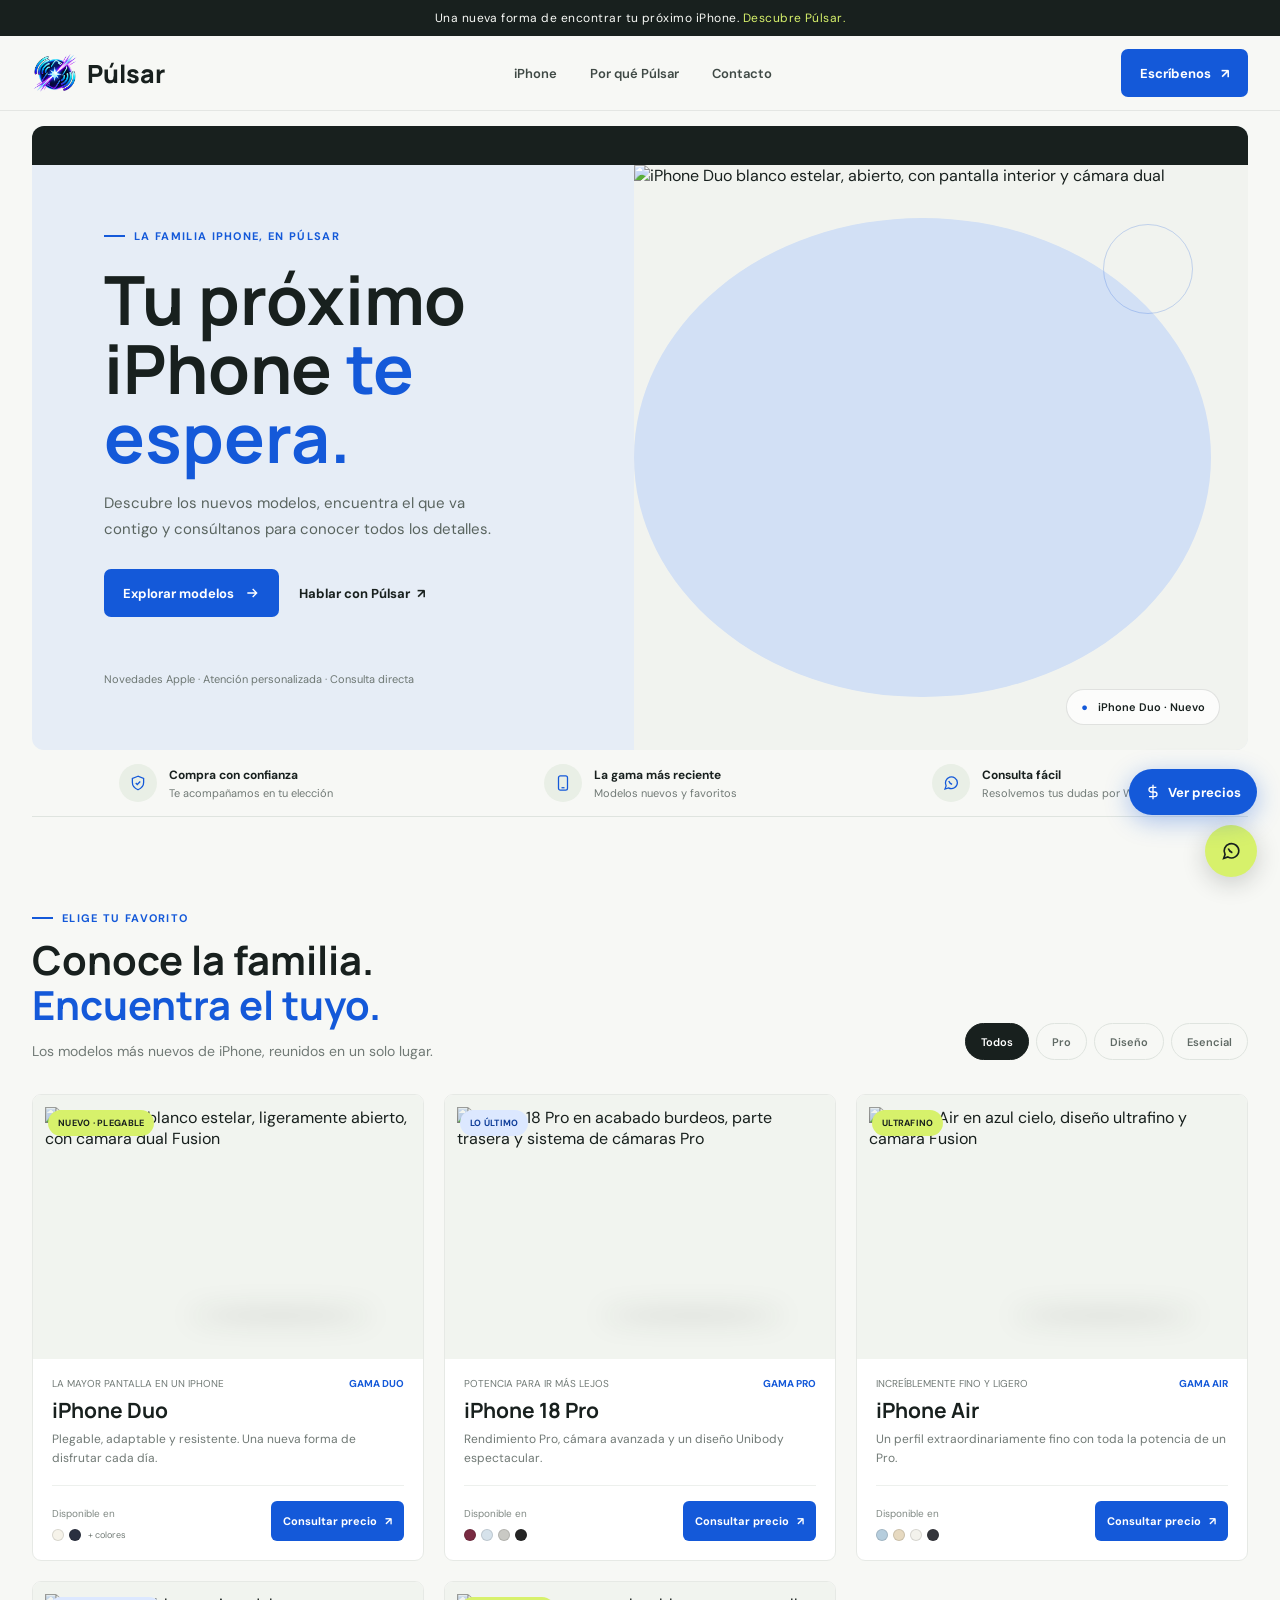
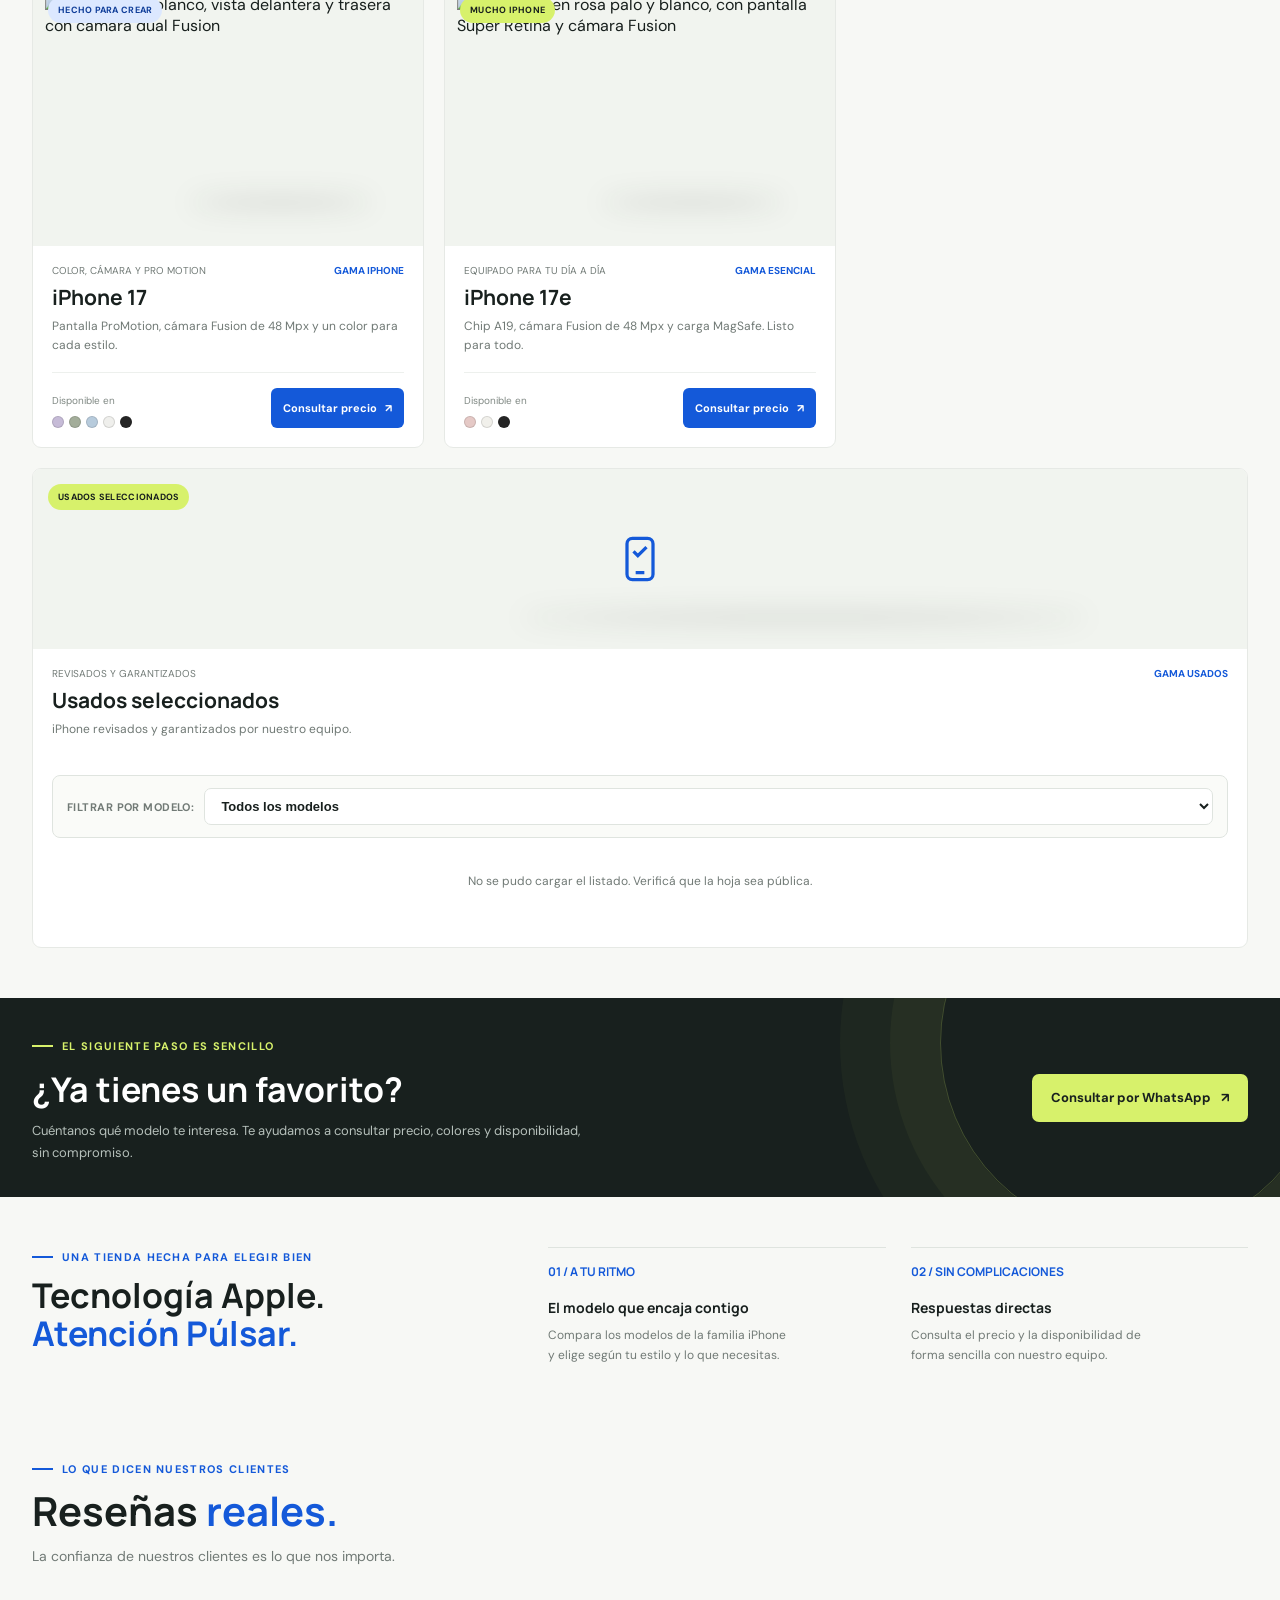
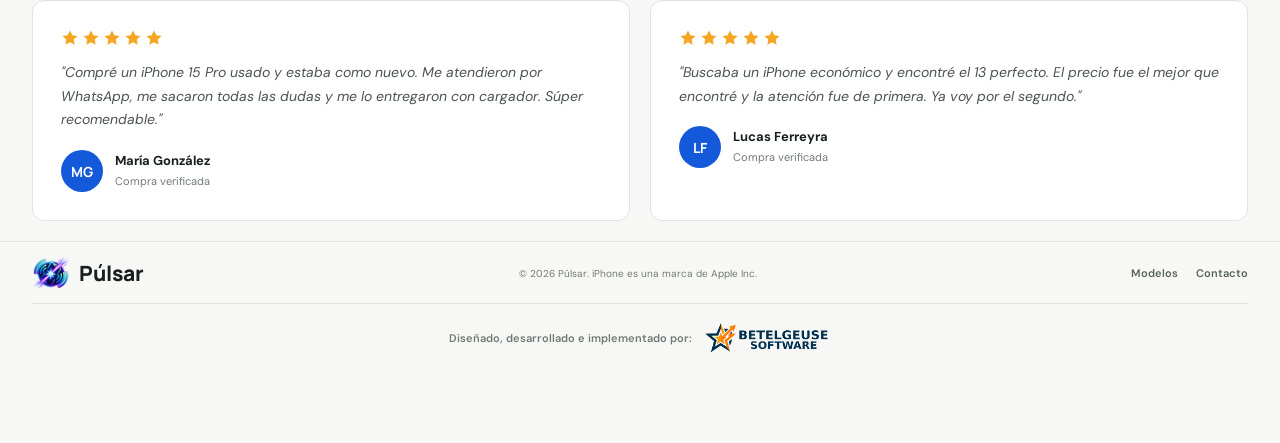
==== commit 5a610b6d: "Filtro de usados por modelo" ====
--- a/index.html
+++ b/index.html
@@ -43,7 +43,7 @@
 						<h1 id="hero-title">Tu próximo iPhone <span>te espera.</span></h1>
 						<p>Descubre los nuevos modelos, encuentra el que va contigo y consúltanos para conocer todos los detalles.</p>
 						<div class="hero-actions">
-							<a class="button" href="#catalogo">Explorar modelos <svg viewBox="0 0 24 24" fill="none" stroke="currentColor" stroke-width="2" aria-hidden="true"><path d="M5 12h14M13 6l6 6-6 6"/></svg></a>
+							<a class="button" href="#usados">Explorar modelos <svg viewBox="0 0 24 24" fill="none" stroke="currentColor" stroke-width="2" aria-hidden="true"><path d="M5 12h14M13 6l6 6-6 6"/></svg></a>
 							<a class="text-link" href="https://wa.me/5493518149127?text=Hola%2C%20quiero%20consultar%20por%20un%20iPhone%20en%20P%C3%BAlsar." target="_blank" rel="noopener noreferrer">Hablar con Púlsar <span aria-hidden="true">↗</span></a>
 						</div>
 						<span class="hero-note">Novedades Apple · Atención personalizada · Consulta directa</span>
--- a/styles.css
+++ b/styles.css
@@ -15,7 +15,7 @@
 
 *, *::before, *::after { box-sizing: border-box; }
 html { scroll-behavior: smooth; scroll-padding-top: 94px; }
-body { margin: 0; color: var(--ink); background: var(--paper); font-family: var(--font-body); -webkit-font-smoothing: antialiased; }
+body { margin: 0; color: var(--ink); background: var(--paper); font-family: var(--font-body); -webkit-font-smoothing: antialiased; padding-bottom: 70px; }
 a { color: inherit; text-decoration: none; }
 button { color: inherit; font: inherit; }
 img { display: block; max-width: 100%; }
@@ -187,6 +187,7 @@
 	.filter-button { min-height: 34px; padding: 0 12px; font-size: 10px; }
 	.product-grid { grid-template-columns: 1fr; gap: 14px; }
 	.product-card { display: grid; grid-template-columns: 41% 59%; }
+	.product-card--usados { grid-template-columns: 1fr; }
 	.product-art { height: 100%; min-height: 230px; }
 	.product-art img { padding: 5px; }
 	.product-tag { top: 10px; left: 9px; padding: 6px 7px; font-size: 8px; }
@@ -196,7 +197,7 @@
 	.product-meta { align-items: flex-start; flex-direction: column; gap: 4px; font-size: 9px; }
 	.product-bottom { align-items: flex-end; gap: 5px; padding-top: 11px; }
 	.usados-filter { flex-direction: column; align-items: stretch; gap: 6px; }
-	.usados-select { width: 100%; }
+	.usados-select { width: 100%; min-width: 0; font-size: 12px; }
 	.color-label { font-size: 9px; }
 	.color-dots { gap: 3px; }
 	.color-dot { width: 10px; }
@@ -211,7 +212,8 @@
 	.footer-inner { align-items: flex-start; flex-direction: column; }
 	.footer-links { gap: 14px; }
 	.whatsapp-float { right: 14px; bottom: 14px; width: 47px; height: 47px; }
-	.prices-float { right: 14px; bottom: 70px; height: 42px; padding: 0 14px; font-size: 12px; }
+	.prices-float { right: 14px; bottom: 70px; height: 38px; padding: 0 12px; font-size: 11px; gap: 5px; }
+	.prices-float svg { width: 14px; height: 14px; }
 }
 /* ── Reseñas ── */
 .reviews { padding: 45px 0 20px; }
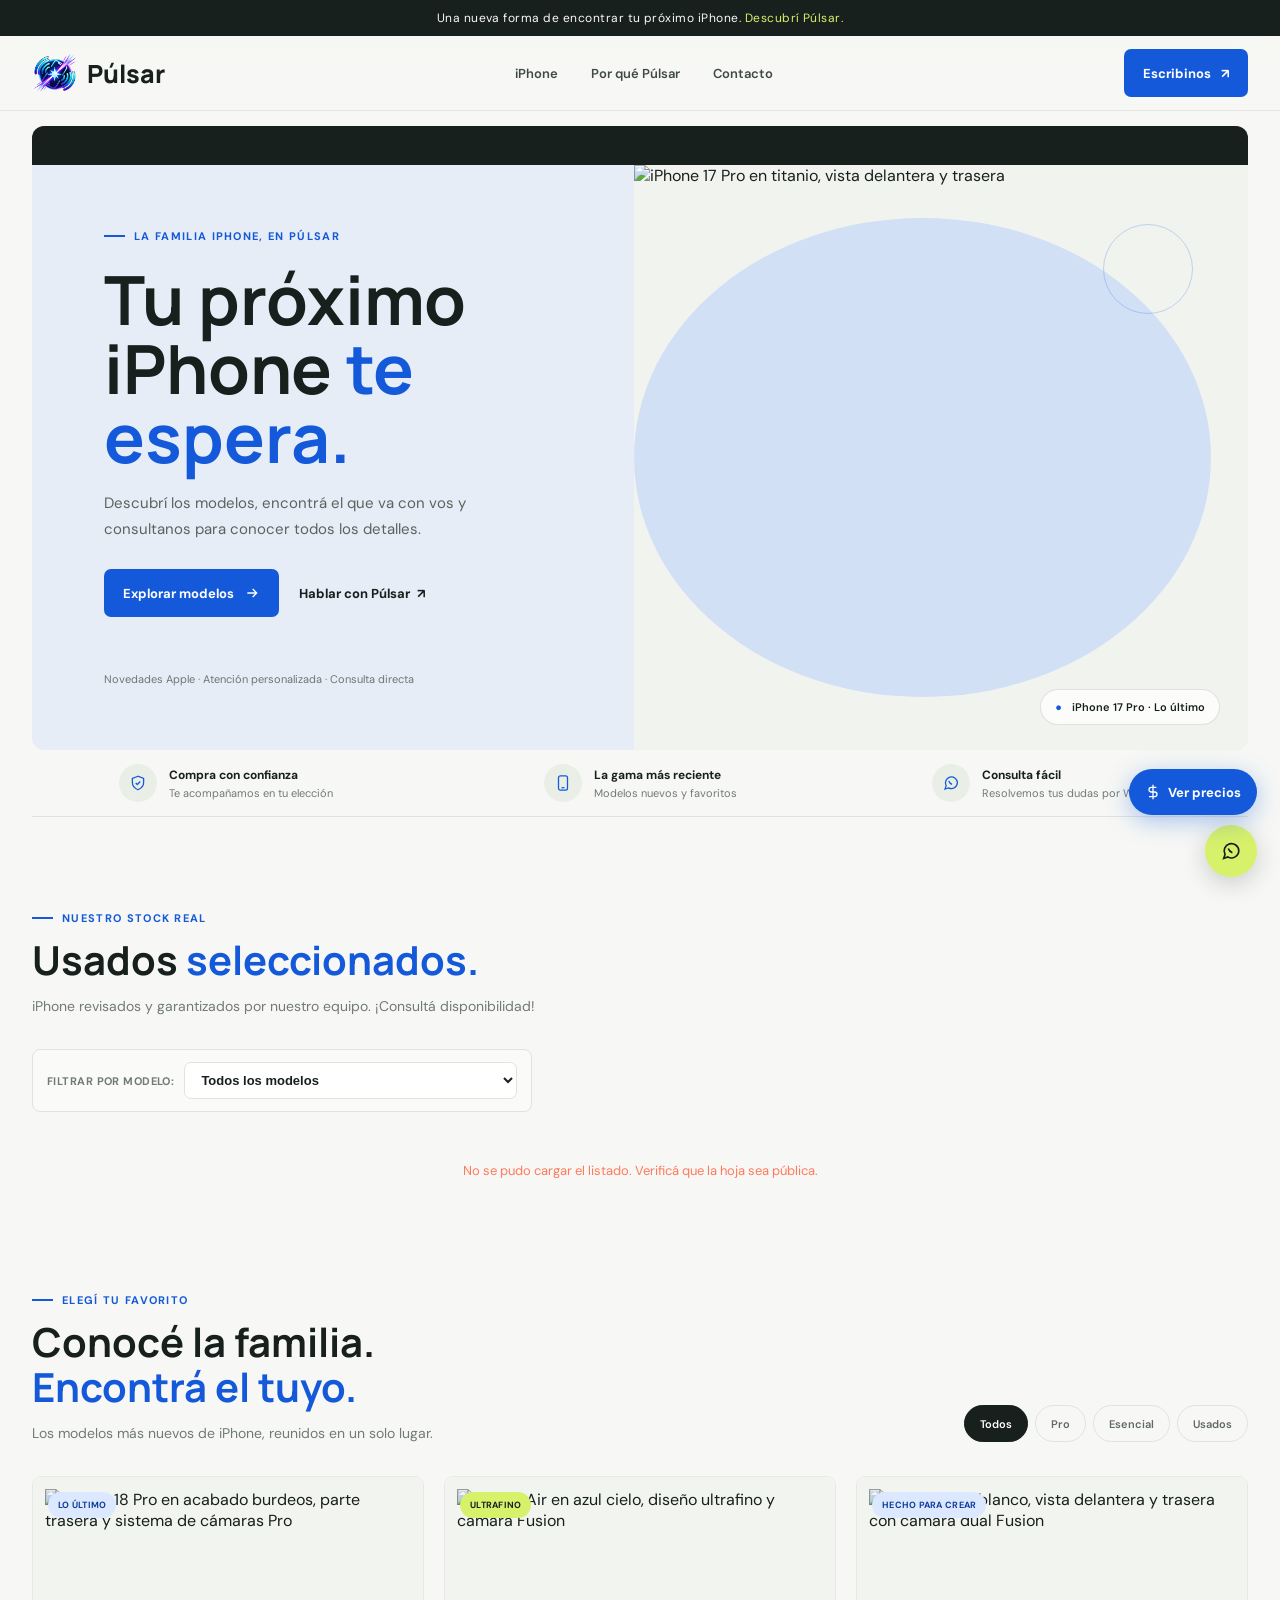
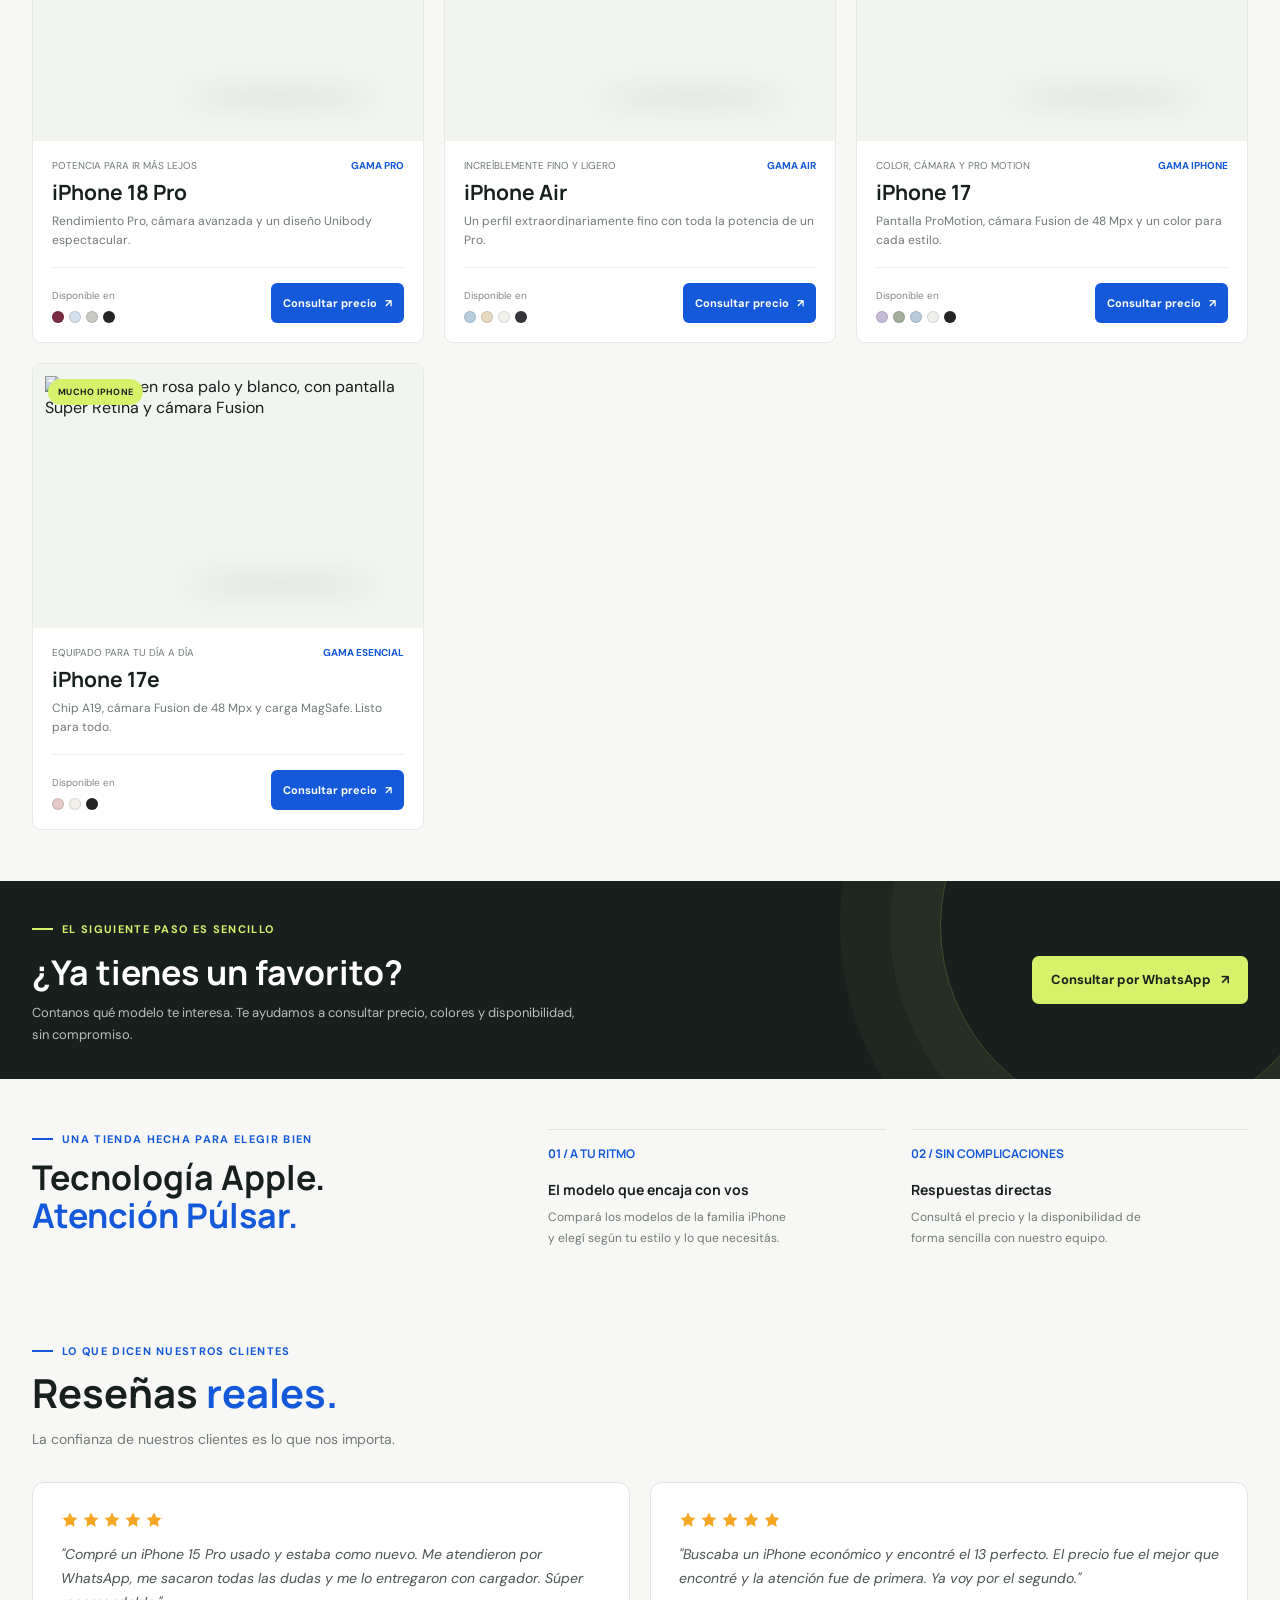
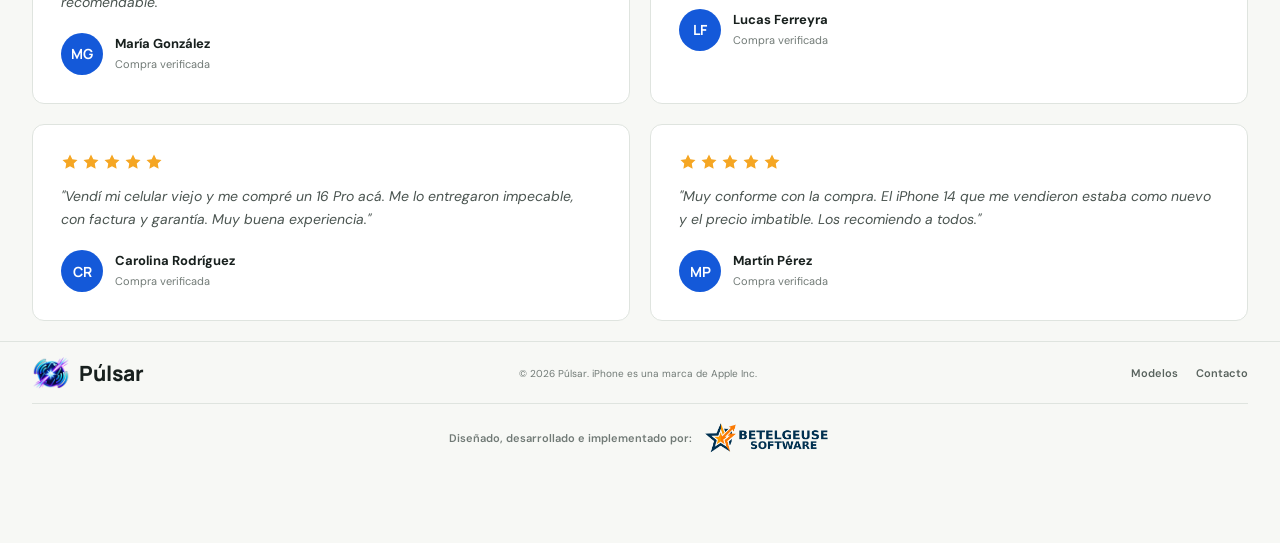
==== commit cd679638: "Usados arriba del catalogo con fotos del stock real" ====
--- a/index.html
+++ b/index.html
@@ -1,19 +1,19 @@
-<!doctype html>
+﻿<!doctype html>
 <html lang="es">
 <head>
 	<meta charset="utf-8">
 	<meta name="viewport" content="width=device-width, initial-scale=1">
 	<meta name="theme-color" content="#f7f8f5">
-	<meta name="description" content="Descubre los últimos modelos de iPhone en Púlsar. Elige tu favorito y consúltanos por WhatsApp.">
-	<title>Púlsar — Tu próximo iPhone empieza aquí</title>
+	<meta name="description" content="Descubrí los últimos modelos de iPhone en Púlsar. Elegí tu favorito y consultanos por WhatsApp.">
+	<title>Púlsar — Tu próximo iPhone empieza acá</title>
 	<link rel="icon" type="image/png" href="assets/logo.png">
 	<link rel="preconnect" href="https://fonts.googleapis.com">
 	<link rel="preconnect" href="https://fonts.gstatic.com" crossorigin>
 	<link href="https://fonts.googleapis.com/css2?family=DM+Sans:wght@400;500;600;700&family=Manrope:wght@400;500;600;700;800&display=swap" rel="stylesheet">
-	<link rel="stylesheet" href="styles.css">
+	<link rel="stylesheet" href="styles.css?v=2">
 </head>
 <body>
-	<div class="announcement">Una nueva forma de encontrar tu próximo iPhone. <span>Descubre Púlsar.</span></div>
+	<div class="announcement">Una nueva forma de encontrar tu próximo iPhone. <span>Descubrí Púlsar.</span></div>
 	<header class="site-header">
 		<div class="shell nav-wrap">
 			<a class="brand" href="#inicio" aria-label="Púlsar, inicio"><img class="brand-mark" src="assets/logo.png" alt="Púlsar" width="31" height="31"><span>Púlsar</span></a>
@@ -23,7 +23,7 @@
 				<a href="#contacto">Contacto</a>
 			</nav>
 			<div class="nav-actions">
-				<a class="button" href="https://wa.me/5493518149127?text=Hola%2C%20quiero%20consultar%20por%20un%20iPhone%20en%20Púlsar." target="_blank" rel="noopener noreferrer">Escríbenos <span aria-hidden="true">↗</span></a>
+				<a class="button" href="https://wa.me/5493518149127?text=Hola%2C%20quiero%20consultar%20por%20un%20iPhone%20en%20Púlsar." target="_blank" rel="noopener noreferrer">Escribinos <span aria-hidden="true">↗</span></a>
 				<button class="menu-toggle" type="button" aria-label="Abrir menú" aria-expanded="false" aria-controls="main-navigation">
 					<svg viewBox="0 0 24 24" fill="none" stroke="currentColor" stroke-width="1.8" aria-hidden="true"><path d="M4 7h16M4 12h16M4 17h16"/></svg>
 				</button>
@@ -41,7 +41,7 @@
 					<div class="hero-copy">
 						<span class="eyebrow">La familia iPhone, en Púlsar</span>
 						<h1 id="hero-title">Tu próximo iPhone <span>te espera.</span></h1>
-						<p>Descubre los nuevos modelos, encuentra el que va contigo y consúltanos para conocer todos los detalles.</p>
+						<p>Descubrí los modelos, encontrá el que va con vos y consultanos para conocer todos los detalles.</p>
 						<div class="hero-actions">
 							<a class="button" href="#usados">Explorar modelos <svg viewBox="0 0 24 24" fill="none" stroke="currentColor" stroke-width="2" aria-hidden="true"><path d="M5 12h14M13 6l6 6-6 6"/></svg></a>
 							<a class="text-link" href="https://wa.me/5493518149127?text=Hola%2C%20quiero%20consultar%20por%20un%20iPhone%20en%20P%C3%BAlsar." target="_blank" rel="noopener noreferrer">Hablar con Púlsar <span aria-hidden="true">↗</span></a>
@@ -49,8 +49,8 @@
 						<span class="hero-note">Novedades Apple · Atención personalizada · Consulta directa</span>
 					</div>
 					<div class="hero-media">
-						<img src="https://www.apple.com/v/iphone-duo/a/images/overview/camera/hero_right__gk9rwhz4kdqq_large.jpg" alt="iPhone Duo blanco estelar, abierto, con pantalla interior y cámara dual" fetchpriority="high">
-						<div class="hero-caption"><span>●</span> iPhone Duo · Nuevo</div>
+						<img src="https://www.apple.com/v/iphone-17-pro/a/images/overview/welcome/hero_endframe__fv5x3zn9mcyu_large.jpg" alt="iPhone 17 Pro en titanio, vista delantera y trasera" fetchpriority="high">
+						<div class="hero-caption"><span>●</span> iPhone 17 Pro · Lo último</div>
 					</div>
 				</div>
 				<div class="trust-row" aria-label="Ventajas de comprar en Púlsar">
@@ -70,38 +70,41 @@
 			</div>
 		</section>
 
+		<section class="usados-section shell" id="usados" aria-labelledby="usados-title">
+			<div class="section-head">
+				<div>
+					<span class="eyebrow">Nuestro stock real</span>
+					<h2 class="section-title" id="usados-title">Usados <span>seleccionados.</span></h2>
+					<p class="section-subtitle">iPhone revisados y garantizados por nuestro equipo. ¡Consultá disponibilidad!</p>
+				</div>
+			</div>
+			<div class="usados-filter">
+				<label for="usados-select" class="usados-filter-label">Filtrar por modelo:</label>
+				<select id="usados-select" class="usados-select">
+					<option value="todos">Todos los modelos</option>
+				</select>
+			</div>
+			<div class="usados-list" id="usados-list">
+				<p class="usados-loading">Cargando listado…</p>
+			</div>
+		</section>
+
 		<section class="catalog shell" id="catalogo" aria-labelledby="catalog-title">
 			<div class="section-head">
 				<div>
-					<span class="eyebrow">Elige tu favorito</span>
-					<h2 class="section-title" id="catalog-title">Conoce la familia.<br><span>Encuentra el tuyo.</span></h2>
+					<span class="eyebrow">Elegí tu favorito</span>
+					<h2 class="section-title" id="catalog-title">Conocé la familia.<br><span>Encontrá el tuyo.</span></h2>
 					<p class="section-subtitle">Los modelos más nuevos de iPhone, reunidos en un solo lugar.</p>
 				</div>
 				<div class="filters" role="group" aria-label="Filtrar modelos">
 					<button class="filter-button" type="button" data-filter="todos" aria-pressed="true">Todos</button>
 					<button class="filter-button" type="button" data-filter="pro" aria-pressed="false">Pro</button>
-					<button class="filter-button" type="button" data-filter="diseno" aria-pressed="false">Diseño</button>
 					<button class="filter-button" type="button" data-filter="esencial" aria-pressed="false">Esencial</button>
+					<button class="filter-button" type="button" data-filter="usados" aria-pressed="false">Usados</button>
 				</div>
 			</div>
 
 			<div class="product-grid">
-				<article class="product-card" data-category="diseno">
-					<div class="product-art">
-						<span class="product-tag">Nuevo · Plegable</span>
-						<img src="https://www.apple.com/v/iphone-duo/a/images/overview/camera/hero_right__gk9rwhz4kdqq_large.jpg" alt="iPhone Duo blanco estelar, ligeramente abierto, con cámara dual Fusion" loading="lazy">
-					</div>
-					<div class="product-info">
-						<div class="product-meta"><span>LA MAYOR PANTALLA EN UN IPHONE</span><span>GAMA DUO</span></div>
-						<h3>iPhone Duo</h3>
-						<p>Plegable, adaptable y resistente. Una nueva forma de disfrutar cada día.</p>
-						<div class="product-bottom">
-							<div><span class="color-label">Disponible en</span><div class="color-dots" aria-label="Blanco estelar y cielo nocturno"><i class="color-dot" style="background:#f6f3ea"></i><i class="color-dot" style="background:#2a3040"></i><span class="color-more">+ colores</span></div></div>
-							<a class="consult-link" href="https://wa.me/5493518149127?text=Hola%2C%20quiero%20consultar%20el%20precio%20y%20disponibilidad%20del%20iPhone%20Duo%20en%20Púlsar." target="_blank" rel="noopener noreferrer">Consultar precio <span aria-hidden="true">↗</span></a>
-						</div>
-					</div>
-				</article>
-
 				<article class="product-card" data-category="pro">
 					<div class="product-art">
 						<span class="product-tag tag-blue">Lo último</span>
@@ -165,27 +168,6 @@
 						</div>
 					</div>
 				</article>
-
-				<article class="product-card product-card--usados" data-category="usados" id="usados">
-					<div class="product-art product-art--usados">
-						<span class="product-tag">Usados seleccionados</span>
-						<svg viewBox="0 0 24 24" fill="none" stroke="currentColor" stroke-width="1.5" aria-hidden="true" style="width:52px;height:52px;color:var(--blue)"><rect x="6" y="2.5" width="12" height="19" rx="2.5"/><path d="M10 18.3h4"/><path d="M9 8.5l2 2 4-4"/></svg>
-					</div>
-					<div class="product-info">
-						<div class="product-meta"><span>REVISADOS Y GARANTIZADOS</span><span>GAMA USADOS</span></div>
-						<h3>Usados seleccionados</h3>
-						<p>iPhone revisados y garantizados por nuestro equipo.</p>
-						<div class="usados-filter">
-							<label for="usados-select" class="usados-filter-label">Filtrar por modelo:</label>
-							<select id="usados-select" class="usados-select">
-								<option value="todos">Todos los modelos</option>
-							</select>
-						</div>
-						<div class="usados-list" id="usados-list">
-							<p class="usados-loading">Cargando listado…</p>
-						</div>
-					</div>
-				</article>
 			</div>
 		</section>
 
@@ -194,7 +176,7 @@
 				<div class="feature-copy">
 					<span class="eyebrow">El siguiente paso es sencillo</span>
 					<h2 id="feature-title">¿Ya tienes un favorito?</h2>
-					<p>Cuéntanos qué modelo te interesa. Te ayudamos a consultar precio, colores y disponibilidad, sin compromiso.</p>
+					<p>Contanos qué modelo te interesa. Te ayudamos a consultar precio, colores y disponibilidad, sin compromiso.</p>
 				</div>
 				<a class="button feature-action" href="https://wa.me/5493518149127?text=Hola%2C%20quiero%20consultar%20por%20un%20iPhone%20en%20Púlsar." target="_blank" rel="noopener noreferrer">Consultar por WhatsApp <span aria-hidden="true">↗</span></a>
 			</div>
@@ -206,8 +188,8 @@
 				<h2 class="section-title" id="about-title">Tecnología Apple.<br><span>Atención Púlsar.</span></h2>
 			</div>
 			<div class="about-copy">
-				<div class="about-point"><span class="about-number">01 / A TU RITMO</span><strong>El modelo que encaja contigo</strong><p>Compara los modelos de la familia iPhone y elige según tu estilo y lo que necesitas.</p></div>
-				<div class="about-point"><span class="about-number">02 / SIN COMPLICACIONES</span><strong>Respuestas directas</strong><p>Consulta el precio y la disponibilidad de forma sencilla con nuestro equipo.</p></div>
+				<div class="about-point"><span class="about-number">01 / A TU RITMO</span><strong>El modelo que encaja con vos</strong><p>Compará los modelos de la familia iPhone y elegí según tu estilo y lo que necesitás.</p></div>
+				<div class="about-point"><span class="about-number">02 / SIN COMPLICACIONES</span><strong>Respuestas directas</strong><p>Consultá el precio y la disponibilidad de forma sencilla con nuestro equipo.</p></div>
 			</div>
 		</section>
 
@@ -251,6 +233,42 @@
 						<span class="review-avatar">LF</span>
 						<div>
 							<strong>Lucas Ferreyra</strong>
+							<small>Compra verificada</small>
+						</div>
+					</footer>
+				</blockquote>
+
+				<blockquote class="review-card">
+					<div class="review-stars" aria-label="5 de 5 estrellas">
+						<svg viewBox="0 0 24 24" fill="currentColor" aria-hidden="true"><path d="M12 2l3.09 6.26L22 9.27l-5 4.87 1.18 6.88L12 17.77l-6.18 3.25L7 14.14 2 9.27l6.91-1.01L12 2z"/></svg>
+						<svg viewBox="0 0 24 24" fill="currentColor" aria-hidden="true"><path d="M12 2l3.09 6.26L22 9.27l-5 4.87 1.18 6.88L12 17.77l-6.18 3.25L7 14.14 2 9.27l6.91-1.01L12 2z"/></svg>
+						<svg viewBox="0 0 24 24" fill="currentColor" aria-hidden="true"><path d="M12 2l3.09 6.26L22 9.27l-5 4.87 1.18 6.88L12 17.77l-6.18 3.25L7 14.14 2 9.27l6.91-1.01L12 2z"/></svg>
+						<svg viewBox="0 0 24 24" fill="currentColor" aria-hidden="true"><path d="M12 2l3.09 6.26L22 9.27l-5 4.87 1.18 6.88L12 17.77l-6.18 3.25L7 14.14 2 9.27l6.91-1.01L12 2z"/></svg>
+						<svg viewBox="0 0 24 24" fill="currentColor" aria-hidden="true"><path d="M12 2l3.09 6.26L22 9.27l-5 4.87 1.18 6.88L12 17.77l-6.18 3.25L7 14.14 2 9.27l6.91-1.01L12 2z"/></svg>
+					</div>
+					<p class="review-text">"Vendí mi celular viejo y me compré un 16 Pro acá. Me lo entregaron impecable, con factura y garantía. Muy buena experiencia."</p>
+					<footer class="review-author">
+						<span class="review-avatar">CR</span>
+						<div>
+							<strong>Carolina Rodríguez</strong>
+							<small>Compra verificada</small>
+						</div>
+					</footer>
+				</blockquote>
+
+				<blockquote class="review-card">
+					<div class="review-stars" aria-label="5 de 5 estrellas">
+						<svg viewBox="0 0 24 24" fill="currentColor" aria-hidden="true"><path d="M12 2l3.09 6.26L22 9.27l-5 4.87 1.18 6.88L12 17.77l-6.18 3.25L7 14.14 2 9.27l6.91-1.01L12 2z"/></svg>
+						<svg viewBox="0 0 24 24" fill="currentColor" aria-hidden="true"><path d="M12 2l3.09 6.26L22 9.27l-5 4.87 1.18 6.88L12 17.77l-6.18 3.25L7 14.14 2 9.27l6.91-1.01L12 2z"/></svg>
+						<svg viewBox="0 0 24 24" fill="currentColor" aria-hidden="true"><path d="M12 2l3.09 6.26L22 9.27l-5 4.87 1.18 6.88L12 17.77l-6.18 3.25L7 14.14 2 9.27l6.91-1.01L12 2z"/></svg>
+						<svg viewBox="0 0 24 24" fill="currentColor" aria-hidden="true"><path d="M12 2l3.09 6.26L22 9.27l-5 4.87 1.18 6.88L12 17.77l-6.18 3.25L7 14.14 2 9.27l6.91-1.01L12 2z"/></svg>
+						<svg viewBox="0 0 24 24" fill="currentColor" aria-hidden="true"><path d="M12 2l3.09 6.26L22 9.27l-5 4.87 1.18 6.88L12 17.77l-6.18 3.25L7 14.14 2 9.27l6.91-1.01L12 2z"/></svg>
+					</div>
+					<p class="review-text">"Muy conforme con la compra. El iPhone 14 que me vendieron estaba como nuevo y el precio imbatible. Los recomiendo a todos."</p>
+					<footer class="review-author">
+						<span class="review-avatar">MP</span>
+						<div>
+							<strong>Martín Pérez</strong>
 							<small>Compra verificada</small>
 						</div>
 					</footer>
@@ -281,6 +299,7 @@
 		<span>Ver precios</span>
 	</a>
 
-	<script src="script.js"></script>
+	<script src="script.js?v=2"></script>
 </body>
 </html>
+
--- a/styles.css
+++ b/styles.css
@@ -141,6 +141,40 @@
 .prices-float:hover { transform: translateY(-4px); background: var(--blue-deep); }
 .prices-float svg { width: 16px; height: 16px; }
 
+/* ── Usados seleccionados ── */
+.usados-section { padding: 46px 0 30px; }
+.usados-section .usados-filter { max-width: 500px; margin-bottom: 20px; }
+.usados-list { display: grid; grid-template-columns: repeat(3, 1fr); gap: 16px; }
+.usado-item { display: flex; flex-direction: column; gap: 10px; padding: 18px; border: 1px solid var(--line); border-radius: 10px; background: white; transition: border-color .2s, box-shadow .2s; }
+.usado-item:hover { border-color: var(--blue); box-shadow: 0 6px 20px rgb(24 32 30 / 7%); }
+.usado-item--vendido { opacity: .6; }
+.usado-item--vendido .usado-nombre { text-decoration: line-through; }
+.usado-img { width: 100%; height: 200px; object-fit: cover; border-radius: 8px; margin-bottom: 4px; }
+.usado-info { flex: 1; }
+.usado-nombre { display: block; font: 700 16px var(--font-display); }
+.usado-almacenamiento { display: block; margin-top: 2px; color: var(--muted); font-size: 12px; }
+.usado-estado { display: inline-block; margin-top: 6px; padding: 3px 8px; border-radius: 12px; font-size: 9px; font-weight: 700; text-transform: uppercase; letter-spacing: .04em; }
+.usado-estado--excelente { background: #d4edda; color: #155724; }
+.usado-estado--muy-bueno { background: #d1ecf1; color: #0c5460; }
+.usado-estado--bueno { background: #fff3cd; color: #856404; }
+.usado-disponibilidad { display: inline-block; margin-top: 4px; margin-left: 6px; padding: 3px 8px; border-radius: 12px; font-size: 9px; font-weight: 700; text-transform: uppercase; letter-spacing: .04em; }
+.usado-disponibilidad--disponible { background: #d4edda; color: #155724; }
+.usado-disponibilidad--vendido { background: #f8d7da; color: #721c24; }
+.usado-descripcion { margin: 6px 0 0; color: #707975; font-size: 12px; line-height: 1.5; }
+.battery-icon { display: inline-block; width: 28px; height: 28px; vertical-align: middle; margin-right: 5px; color: var(--blue); }
+.battery-icon--green { color: #2ecc71; }
+.usado-colores { display: flex; gap: 6px; margin-top: 8px; }
+.usado-colores .color-dot { width: 24px; height: 24px; }
+.usado-precio { display: flex; align-items: center; justify-content: space-between; gap: 10px; padding-top: 12px; border-top: 1px solid var(--line); }
+.usado-precio-valor { font: 800 20px var(--font-display); color: var(--blue); }
+.usado-vendido-badge { display: inline-flex; min-height: 36px; align-items: center; padding: 0 12px; border-radius: 6px; background: #f8d7da; color: #721c24; font-size: 11px; font-weight: 700; }
+.usados-filter { display: flex; align-items: center; gap: 10px; padding: 12px 14px; border: 1px solid var(--line); border-radius: 8px; background: #fafbf8; }
+.usados-filter-label { font-size: 11px; font-weight: 700; text-transform: uppercase; letter-spacing: .04em; color: var(--muted); white-space: nowrap; }
+.usados-select { flex: 1; min-width: 0; padding: 9px 12px; border: 1px solid var(--line); border-radius: 7px; background: white; font-size: 13px; font-weight: 600; color: var(--ink); outline: none; cursor: pointer; transition: border-color .2s; }
+.usados-select:hover, .usados-select:focus { border-color: var(--blue); }
+.usados-loading, .usados-empty, .usados-error { margin: 0; padding: 30px; text-align: center; color: var(--muted); font-size: 13px; grid-column: 1 / -1; }
+.usados-error { color: var(--coral); }
+
 @media (max-width: 900px) {
 	.shell { width: min(100% - 42px, 740px); }
 	.nav-links { gap: 19px; }
@@ -148,6 +182,7 @@
 	.hero-copy { padding: 45px 6px 45px 38px; }
 	.hero h1 { font-size: 54px; }
 	.product-grid { grid-template-columns: repeat(2, minmax(0, 1fr)); }
+	.usados-list { grid-template-columns: repeat(2, 1fr); }
 	.section-head { align-items: flex-start; flex-direction: column; }
 	.feature-inner { align-items: flex-start; flex-direction: column; }
 }
@@ -187,7 +222,7 @@
 	.filter-button { min-height: 34px; padding: 0 12px; font-size: 10px; }
 	.product-grid { grid-template-columns: 1fr; gap: 14px; }
 	.product-card { display: grid; grid-template-columns: 41% 59%; }
-	.product-card--usados { grid-template-columns: 1fr; }
+	.usados-list { grid-template-columns: 1fr; }
 	.product-art { height: 100%; min-height: 230px; }
 	.product-art img { padding: 5px; }
 	.product-tag { top: 10px; left: 9px; padding: 6px 7px; font-size: 8px; }
@@ -236,39 +271,6 @@
 	.review-text { font-size: 13px; }
 }
 
-/* ── Usados seleccionados ── */
-.product-card--usados { grid-column: 1 / -1; }
-.product-art--usados { height: 180px; }
-.usados-list { display: flex; flex-direction: column; gap: 10px; }
-.usado-item { display: flex; align-items: center; justify-content: space-between; gap: 14px; padding: 12px 14px; border: 1px solid var(--line); border-radius: 8px; background: #fafbf8; transition: border-color .2s, box-shadow .2s; }
-.usado-item:hover { border-color: var(--blue); box-shadow: 0 4px 16px rgb(24 32 30 / 6%); }
-.usado-info { flex: 1; min-width: 0; }
-.usado-nombre { display: block; font: 700 14px var(--font-display); }
-.usado-almacenamiento { display: block; margin-top: 2px; color: var(--muted); font-size: 11px; }
-.usado-estado { display: inline-block; margin-top: 6px; padding: 3px 8px; border-radius: 12px; font-size: 9px; font-weight: 700; text-transform: uppercase; letter-spacing: .04em; }
-.usado-estado--excelente { background: #d4edda; color: #155724; }
-.usado-estado--muy-bueno { background: #d1ecf1; color: #0c5460; }
-.usado-estado--bueno { background: #fff3cd; color: #856404; }
-.usados-filter { display: flex; align-items: center; gap: 10px; margin-bottom: 14px; padding: 12px 14px; border: 1px solid var(--line); border-radius: 8px; background: #fafbf8; }
-.usados-filter-label { font-size: 11px; font-weight: 700; text-transform: uppercase; letter-spacing: .04em; color: var(--muted); white-space: nowrap; }
-.usados-select { flex: 1; min-width: 0; padding: 9px 12px; border: 1px solid var(--line); border-radius: 7px; background: white; font-size: 13px; font-weight: 600; color: var(--ink); outline: none; cursor: pointer; transition: border-color .2s; }
-.usados-select:hover, .usados-select:focus { border-color: var(--blue); }
-.usado-disponibilidad { display: inline-block; margin-top: 4px; margin-left: 6px; padding: 3px 8px; border-radius: 12px; font-size: 9px; font-weight: 700; text-transform: uppercase; letter-spacing: .04em; }
-.usado-disponibilidad--disponible { background: #d4edda; color: #155724; }
-.usado-disponibilidad--vendido { background: #f8d7da; color: #721c24; }
-.usado-item--vendido { opacity: .6; }
-.usado-item--vendido .usado-nombre { text-decoration: line-through; }
-.usado-vendido-badge { display: inline-flex; min-height: 36px; align-items: center; padding: 0 12px; border-radius: 6px; background: #f8d7da; color: #721c24; font-size: 11px; font-weight: 700; }
-.usado-descripcion { margin: 6px 0 0; color: #707975; font-size: 11px; line-height: 1.5; }
-.battery-icon { display: inline-block; width: 28px; height: 28px; vertical-align: middle; margin-right: 5px; color: var(--blue); }
-.battery-icon--green { color: #2ecc71; }
-.usado-colores { display: flex; gap: 6px; margin-top: 8px; }
-.usado-colores .color-dot { width: 24px; height: 24px; }
-.usado-precio { display: flex; flex-direction: column; align-items: flex-end; gap: 8px; flex: 0 0 auto; }
-.usado-precio-valor { font: 800 18px var(--font-display); color: var(--blue); }
-.usados-loading, .usados-empty, .usados-error { margin: 0; padding: 20px; text-align: center; color: var(--muted); font-size: 12px; }
-.usados-error { color: var(--coral); }
-
 @media (prefers-reduced-motion: reduce) {
 	*, *::before, *::after { scroll-behavior: auto !important; animation-duration: .01ms !important; animation-iteration-count: 1 !important; transition-duration: .01ms !important; }
 }
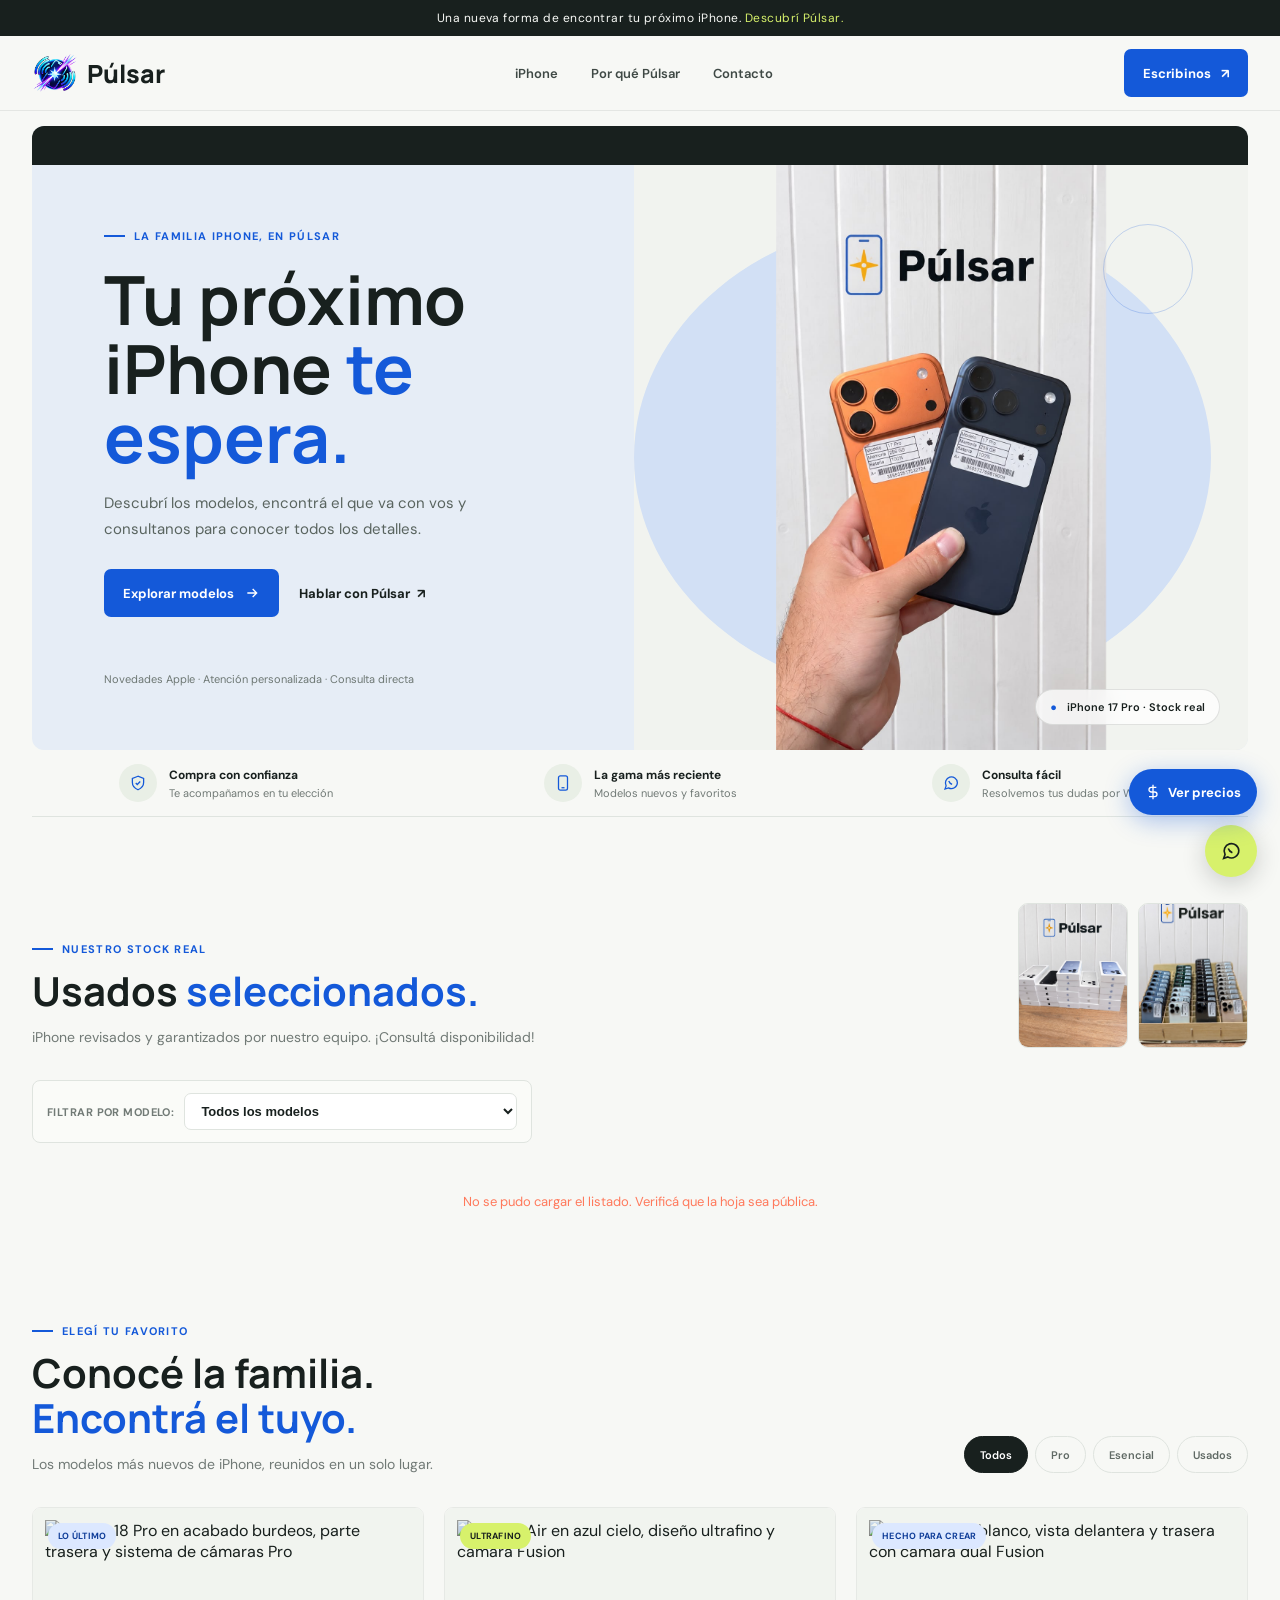
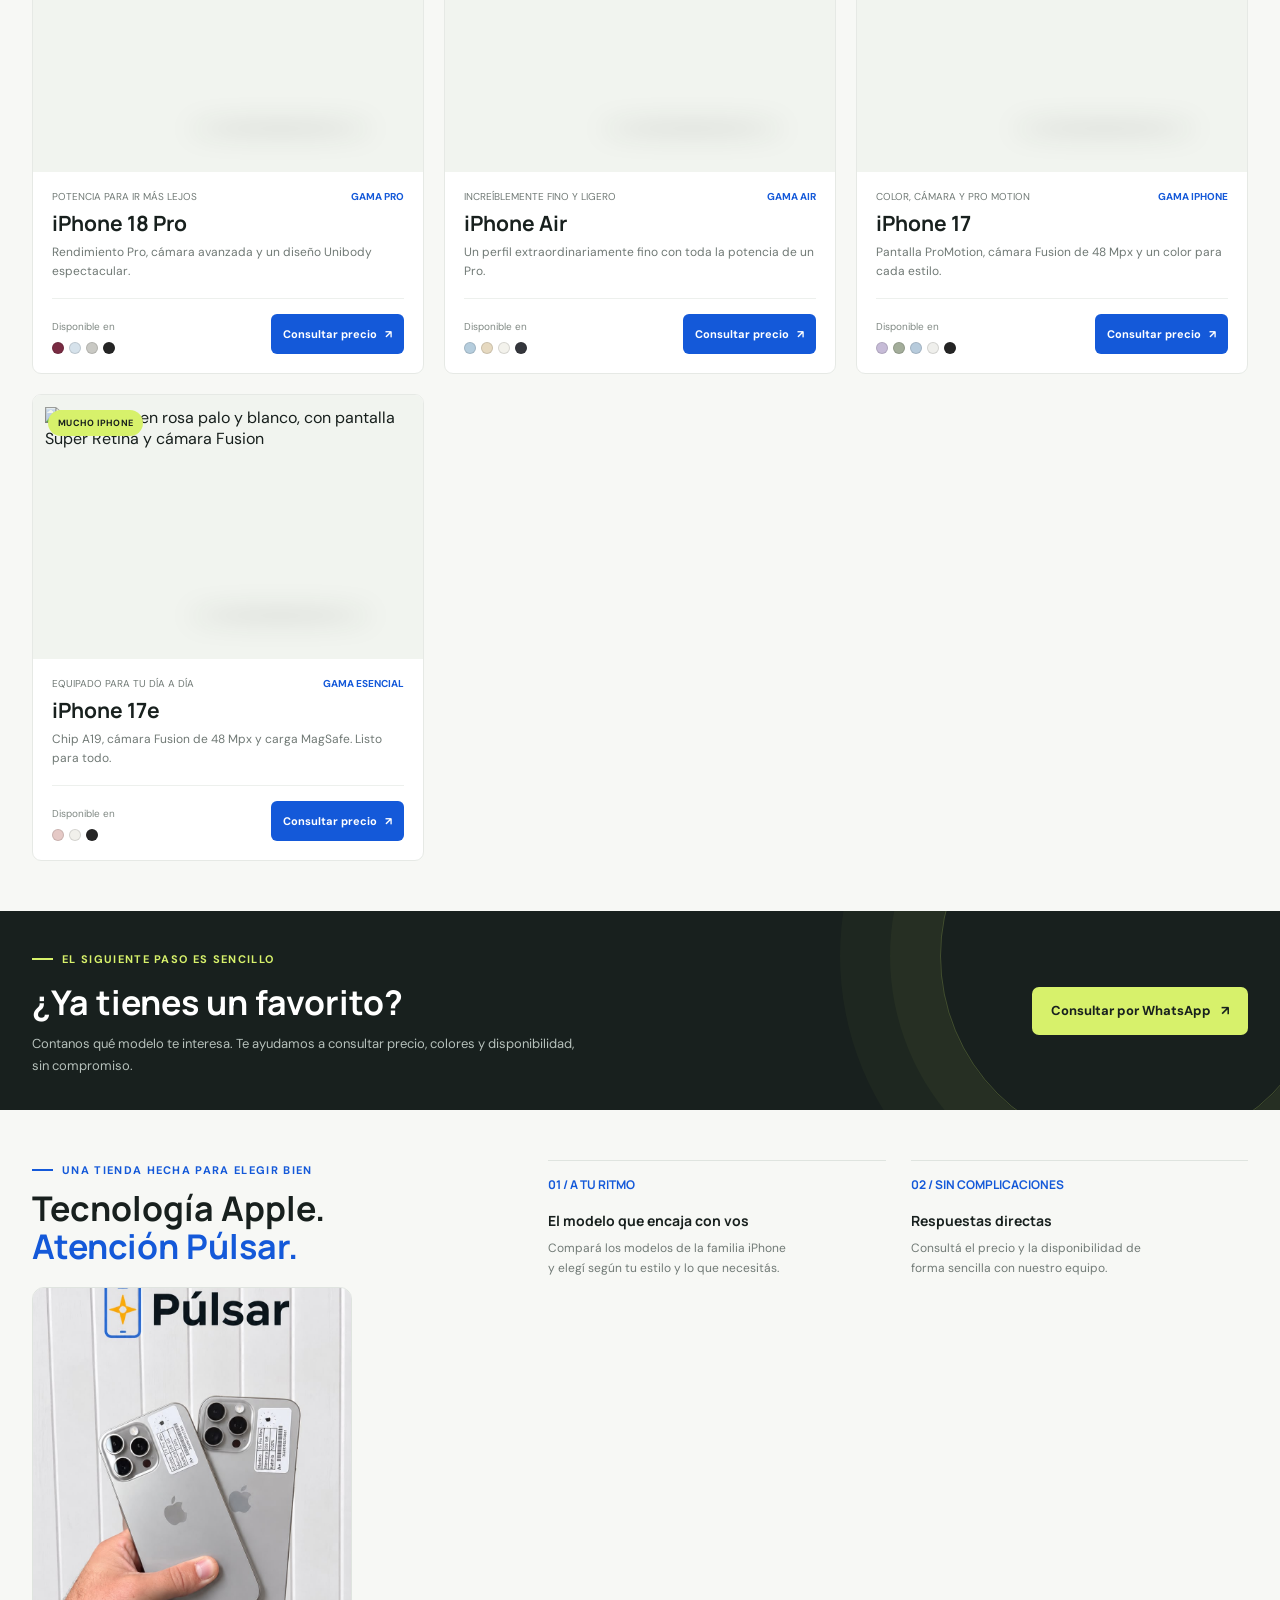
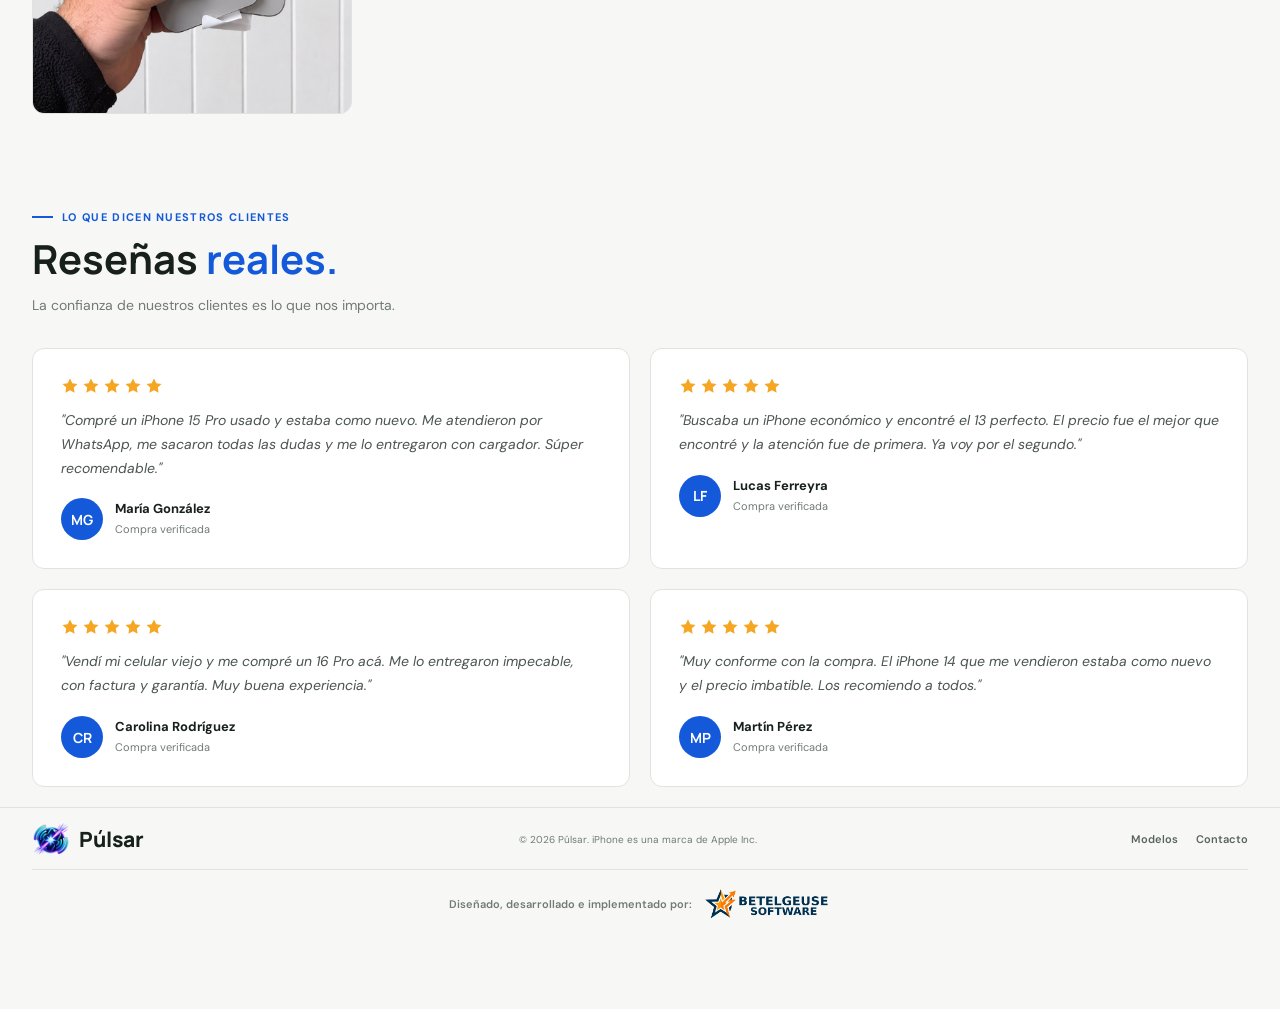
==== commit 32fdd8f1: "Fotos reales en hero, banner de usados y ventajas; sin fotos en el listado" ====
--- a/index.html
+++ b/index.html
@@ -10,7 +10,7 @@
 	<link rel="preconnect" href="https://fonts.googleapis.com">
 	<link rel="preconnect" href="https://fonts.gstatic.com" crossorigin>
 	<link href="https://fonts.googleapis.com/css2?family=DM+Sans:wght@400;500;600;700&family=Manrope:wght@400;500;600;700;800&display=swap" rel="stylesheet">
-	<link rel="stylesheet" href="styles.css?v=2">
+	<link rel="stylesheet" href="styles.css?v=4">
 </head>
 <body>
 	<div class="announcement">Una nueva forma de encontrar tu próximo iPhone. <span>Descubrí Púlsar.</span></div>
@@ -49,8 +49,8 @@
 						<span class="hero-note">Novedades Apple · Atención personalizada · Consulta directa</span>
 					</div>
 					<div class="hero-media">
-						<img src="https://www.apple.com/v/iphone-17-pro/a/images/overview/welcome/hero_endframe__fv5x3zn9mcyu_large.jpg" alt="iPhone 17 Pro en titanio, vista delantera y trasera" fetchpriority="high">
-						<div class="hero-caption"><span>●</span> iPhone 17 Pro · Lo último</div>
+						<img src="img/17 Pro 256GB.jpeg" alt="iPhone 17 Pro de nuestro stock real, fotografía propia" fetchpriority="high">
+						<div class="hero-caption"><span>●</span> iPhone 17 Pro · Stock real</div>
 					</div>
 				</div>
 				<div class="trust-row" aria-label="Ventajas de comprar en Púlsar">
@@ -76,6 +76,10 @@
 					<span class="eyebrow">Nuestro stock real</span>
 					<h2 class="section-title" id="usados-title">Usados <span>seleccionados.</span></h2>
 					<p class="section-subtitle">iPhone revisados y garantizados por nuestro equipo. ¡Consultá disponibilidad!</p>
+				</div>
+				<div class="usados-banner" aria-hidden="true">
+					<img src="img/WhatsApp Image 2026-10-09 at 14.41.30 (1).jpeg" alt="">
+					<img src="img/WhatsApp Image 2026-10-09 at 14.43.47.jpeg" alt="">
 				</div>
 			</div>
 			<div class="usados-filter">
@@ -186,6 +190,7 @@
 			<div>
 				<span class="eyebrow">Una tienda hecha para elegir bien</span>
 				<h2 class="section-title" id="about-title">Tecnología Apple.<br><span>Atención Púlsar.</span></h2>
+				<img class="about-photo" src="img/15 Pro Max 156GB.jpeg" alt="iPhone 15 Pro Max de nuestro stock, fotografía propia">
 			</div>
 			<div class="about-copy">
 				<div class="about-point"><span class="about-number">01 / A TU RITMO</span><strong>El modelo que encaja con vos</strong><p>Compará los modelos de la familia iPhone y elegí según tu estilo y lo que necesitás.</p></div>
@@ -299,7 +304,7 @@
 		<span>Ver precios</span>
 	</a>
 
-	<script src="script.js?v=2"></script>
+	<script src="script.js?v=4"></script>
 </body>
 </html>
 
--- a/styles.css
+++ b/styles.css
@@ -117,6 +117,7 @@
 
 .about { display: grid; grid-template-columns: .8fr 1.2fr; gap: 50px; align-items: start; padding: 45px 0 43px; }
 .about .section-title { max-width: 360px; margin-top: 12px; font-size: 34px; }
+.about-photo { display: block; width: 100%; max-width: 320px; margin-top: 22px; aspect-ratio: 3 / 4; object-fit: cover; border-radius: 12px; border: 1px solid var(--line); }
 .about-copy { display: grid; grid-template-columns: repeat(2, 1fr); gap: 25px; padding-top: 5px; }
 .about-point { padding-top: 15px; border-top: 1px solid var(--line); }
 .about-point strong { display: block; margin-bottom: 8px; font: 700 14px var(--font-display); }
@@ -144,12 +145,13 @@
 /* ── Usados seleccionados ── */
 .usados-section { padding: 46px 0 30px; }
 .usados-section .usados-filter { max-width: 500px; margin-bottom: 20px; }
+.usados-banner { display: flex; gap: 10px; flex-shrink: 0; }
+.usados-banner img { width: 110px; height: 145px; object-fit: cover; border-radius: 10px; border: 1px solid var(--line); background: white; }
 .usados-list { display: grid; grid-template-columns: repeat(3, 1fr); gap: 16px; }
 .usado-item { display: flex; flex-direction: column; gap: 10px; padding: 18px; border: 1px solid var(--line); border-radius: 10px; background: white; transition: border-color .2s, box-shadow .2s; }
 .usado-item:hover { border-color: var(--blue); box-shadow: 0 6px 20px rgb(24 32 30 / 7%); }
 .usado-item--vendido { opacity: .6; }
 .usado-item--vendido .usado-nombre { text-decoration: line-through; }
-.usado-img { width: 100%; height: 200px; object-fit: cover; border-radius: 8px; margin-bottom: 4px; }
 .usado-info { flex: 1; }
 .usado-nombre { display: block; font: 700 16px var(--font-display); }
 .usado-almacenamiento { display: block; margin-top: 2px; color: var(--muted); font-size: 12px; }
@@ -216,6 +218,7 @@
 	.trust-item { justify-content: flex-start; }
 	.catalog { padding: 33px 0 35px; }
 	.section-head { margin-bottom: 23px; }
+	.usados-banner img { width: 84px; height: 112px; }
 	.section-title { font-size: 34px; }
 	.section-subtitle { font-size: 12px; }
 	.filters { gap: 6px; }
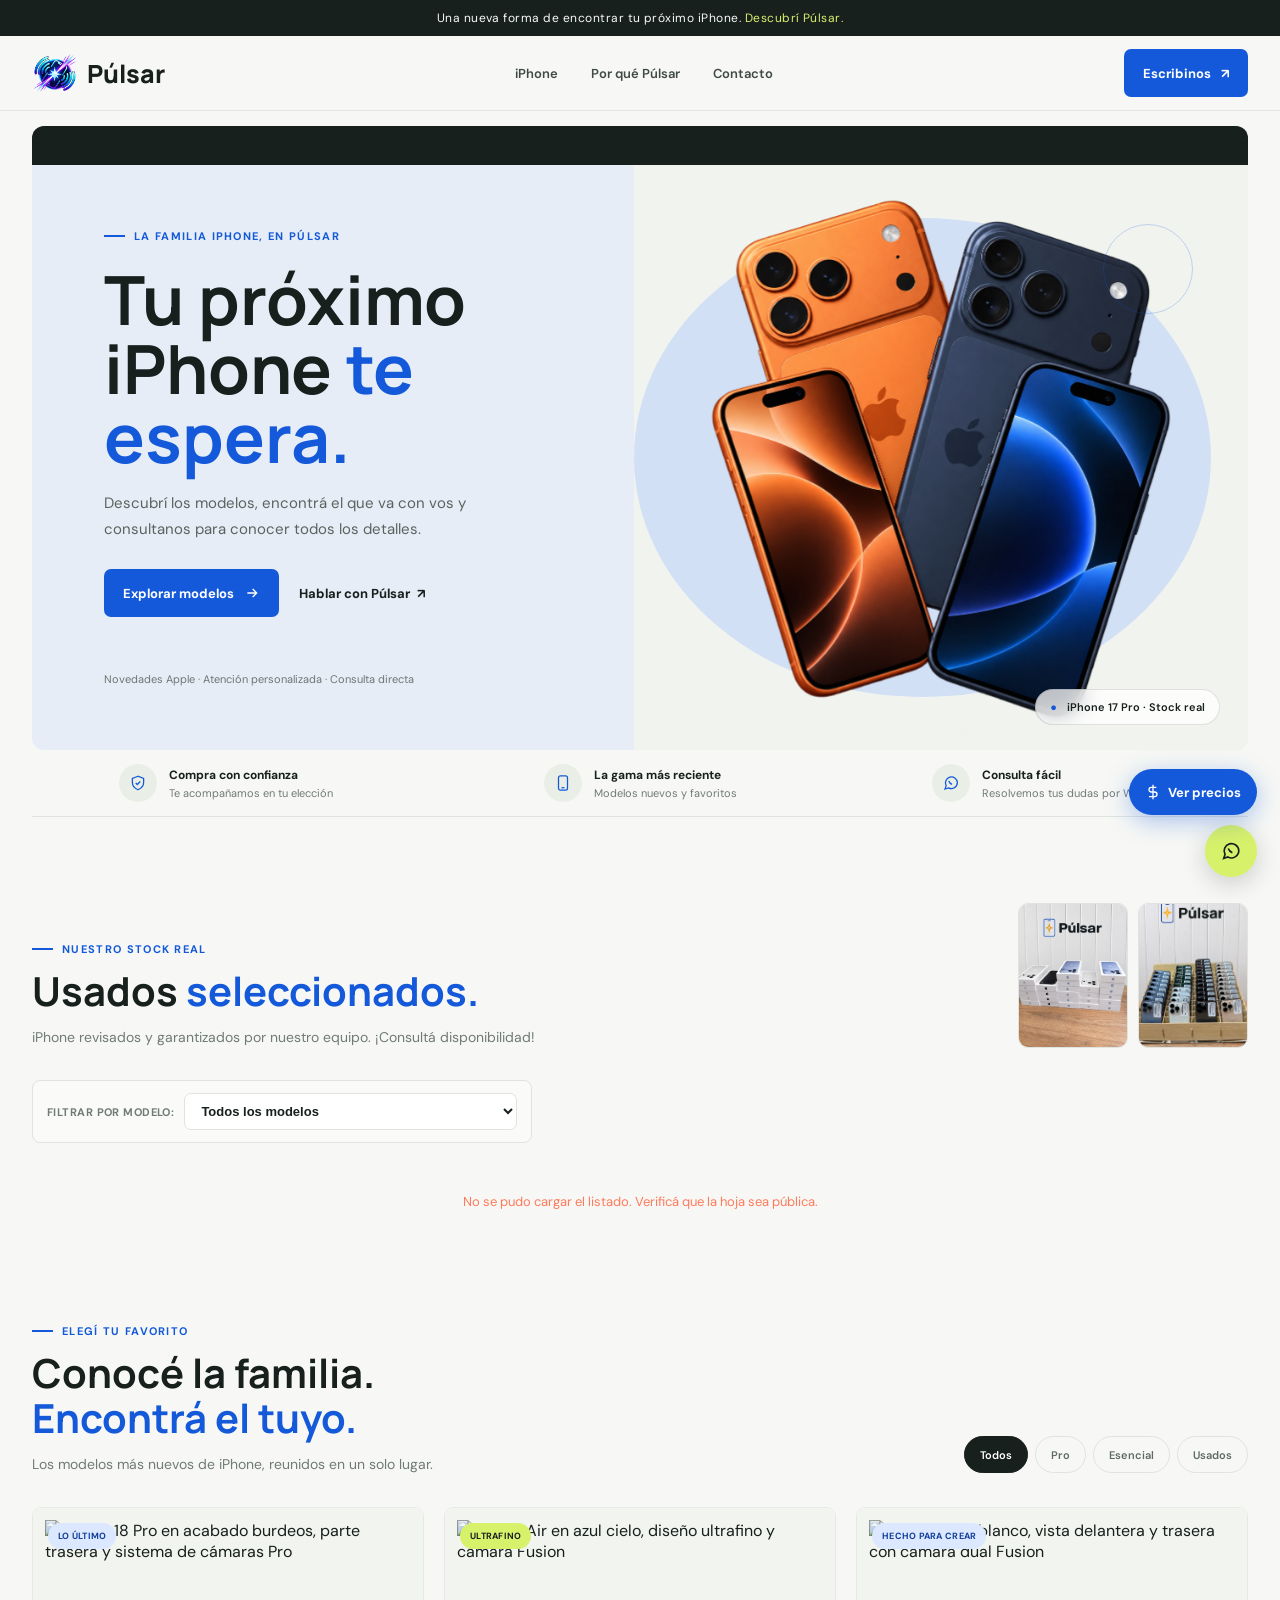
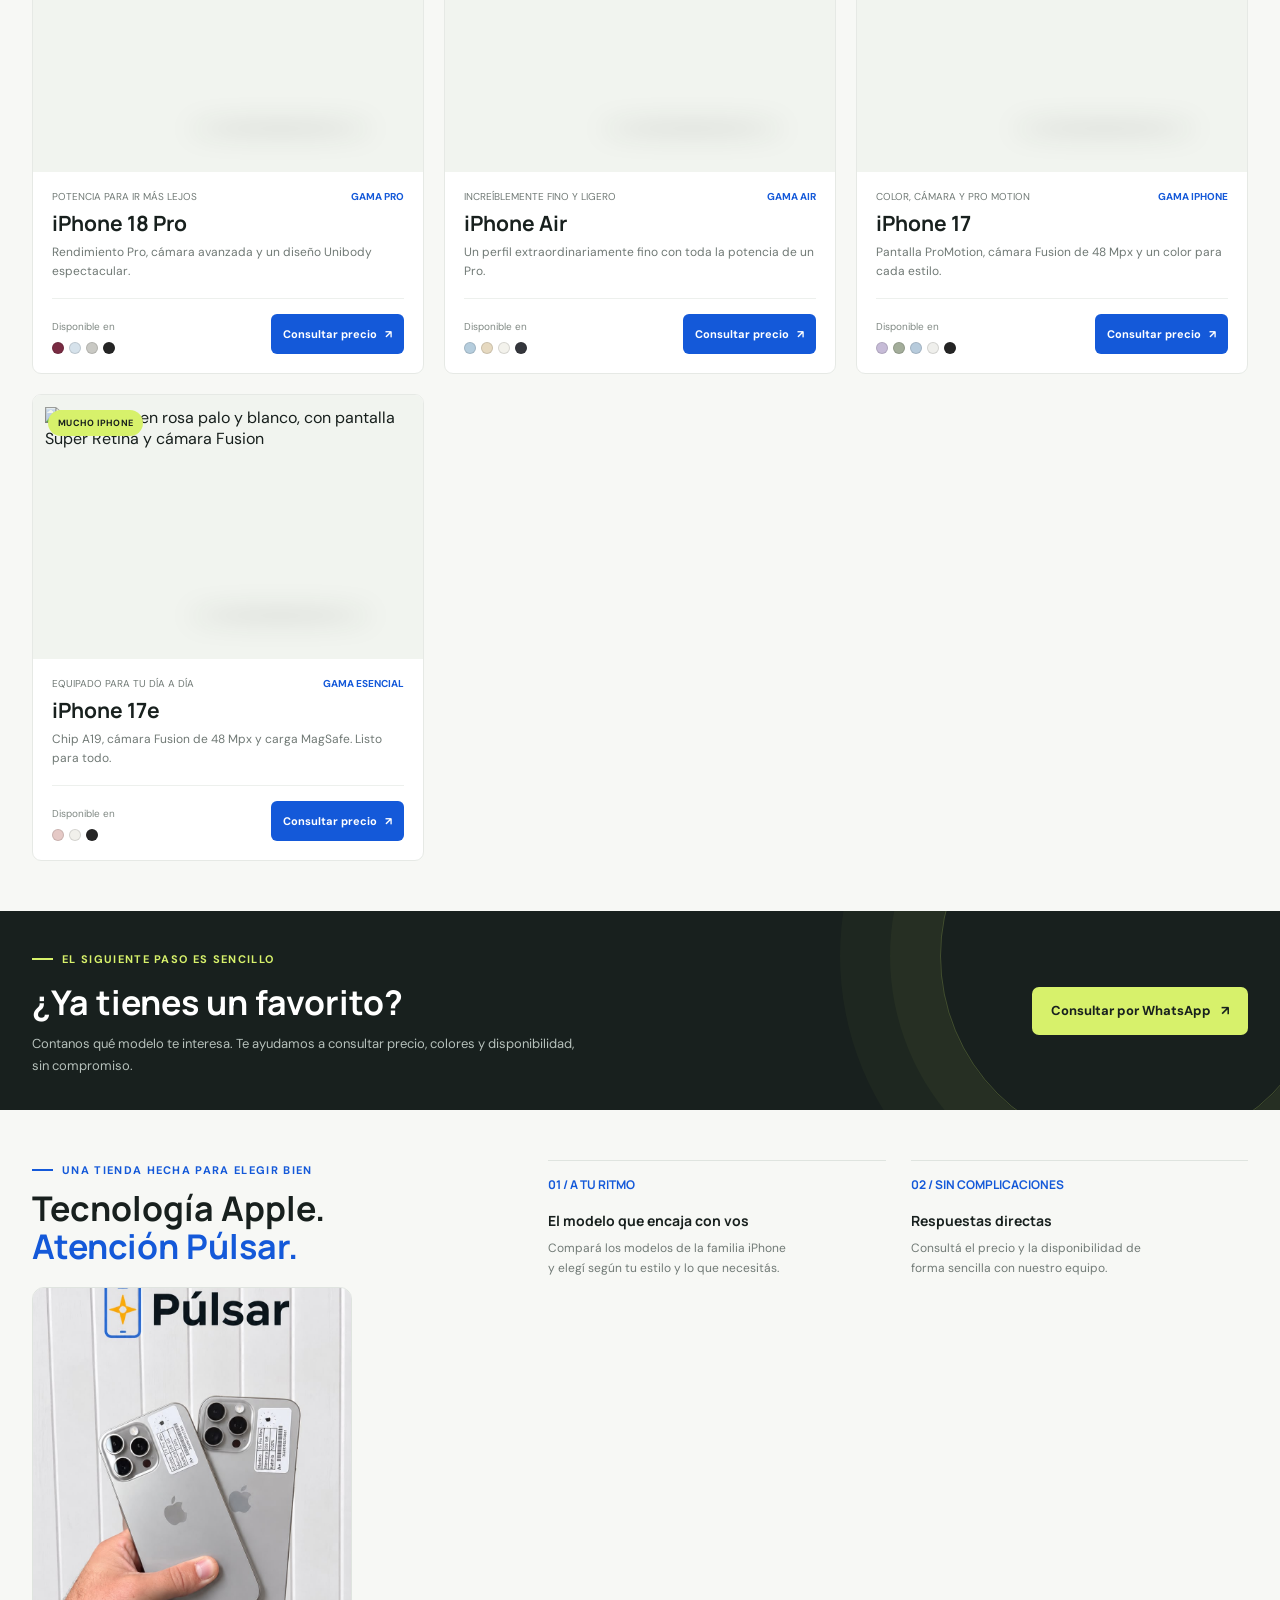
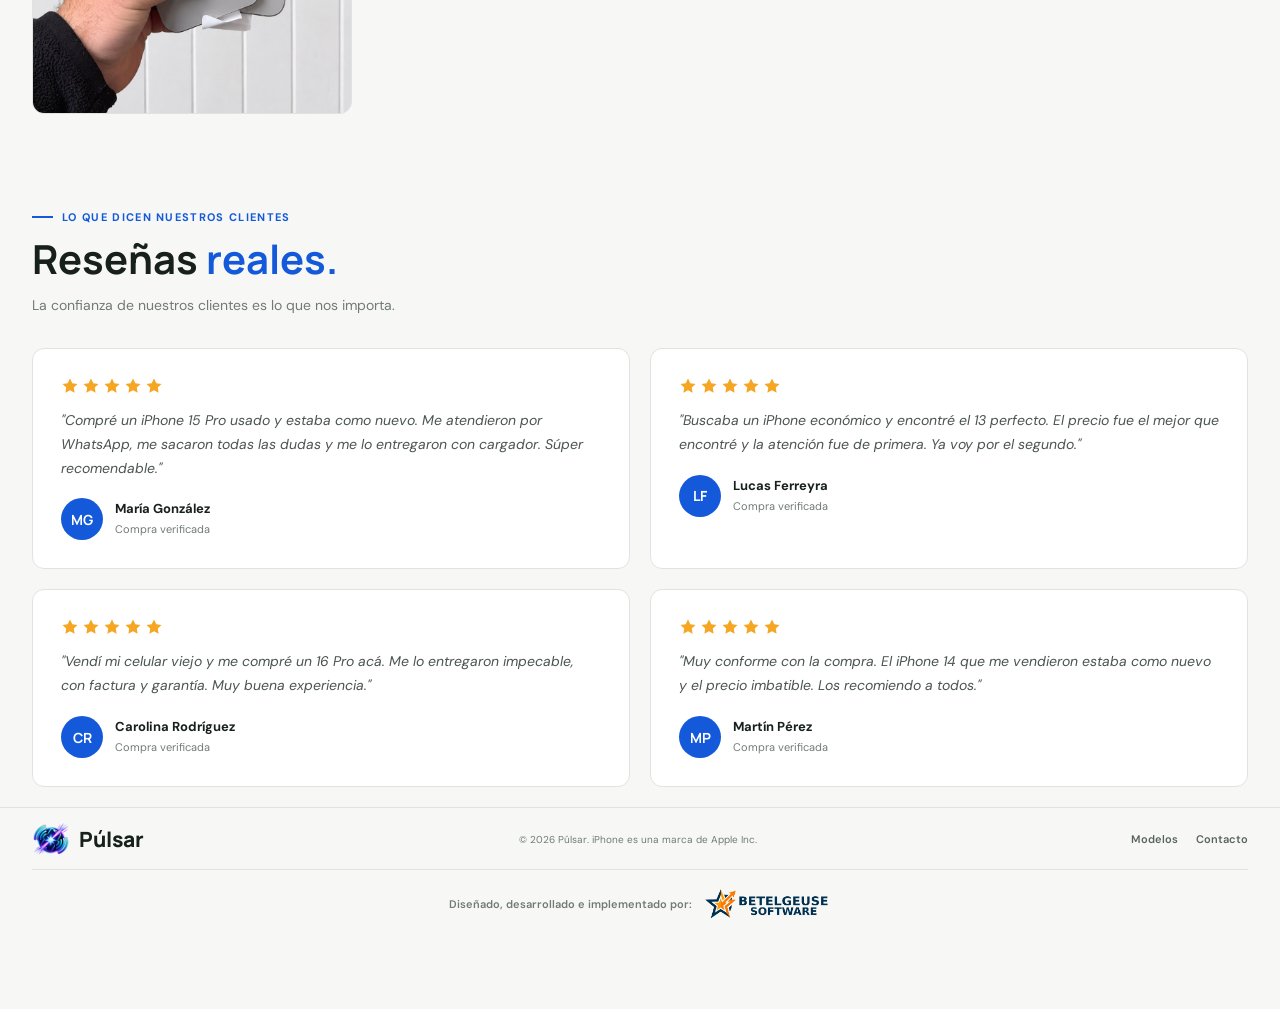
==== commit aacc40a5: "Hero con imagen iPhones 17 Pro.png" ====
--- a/index.html
+++ b/index.html
@@ -49,7 +49,7 @@
 						<span class="hero-note">Novedades Apple · Atención personalizada · Consulta directa</span>
 					</div>
 					<div class="hero-media">
-						<img src="img/17 Pro 256GB.jpeg" alt="iPhone 17 Pro de nuestro stock real, fotografía propia" fetchpriority="high">
+						<img src="img/iPhones 17 Pro.png" alt="iPhone 17 Pro en Púlsar" fetchpriority="high">
 						<div class="hero-caption"><span>●</span> iPhone 17 Pro · Stock real</div>
 					</div>
 				</div>
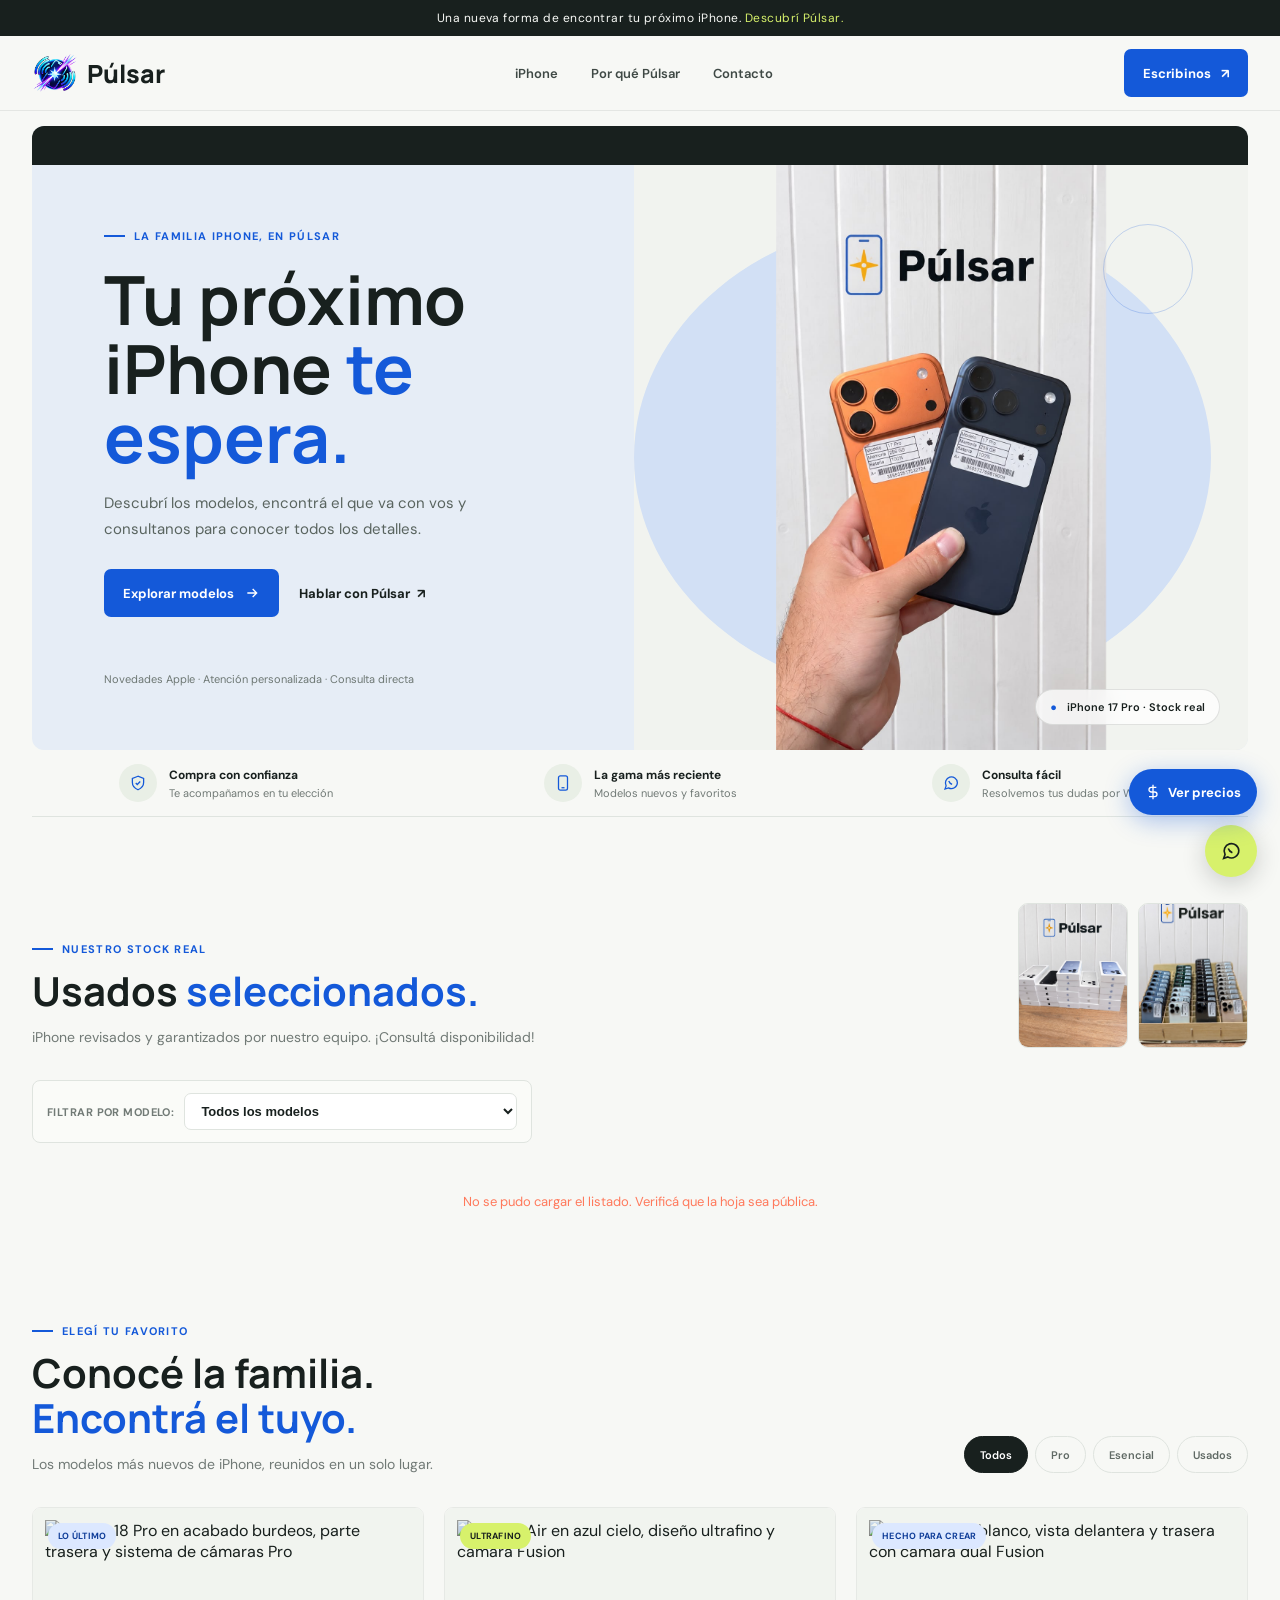
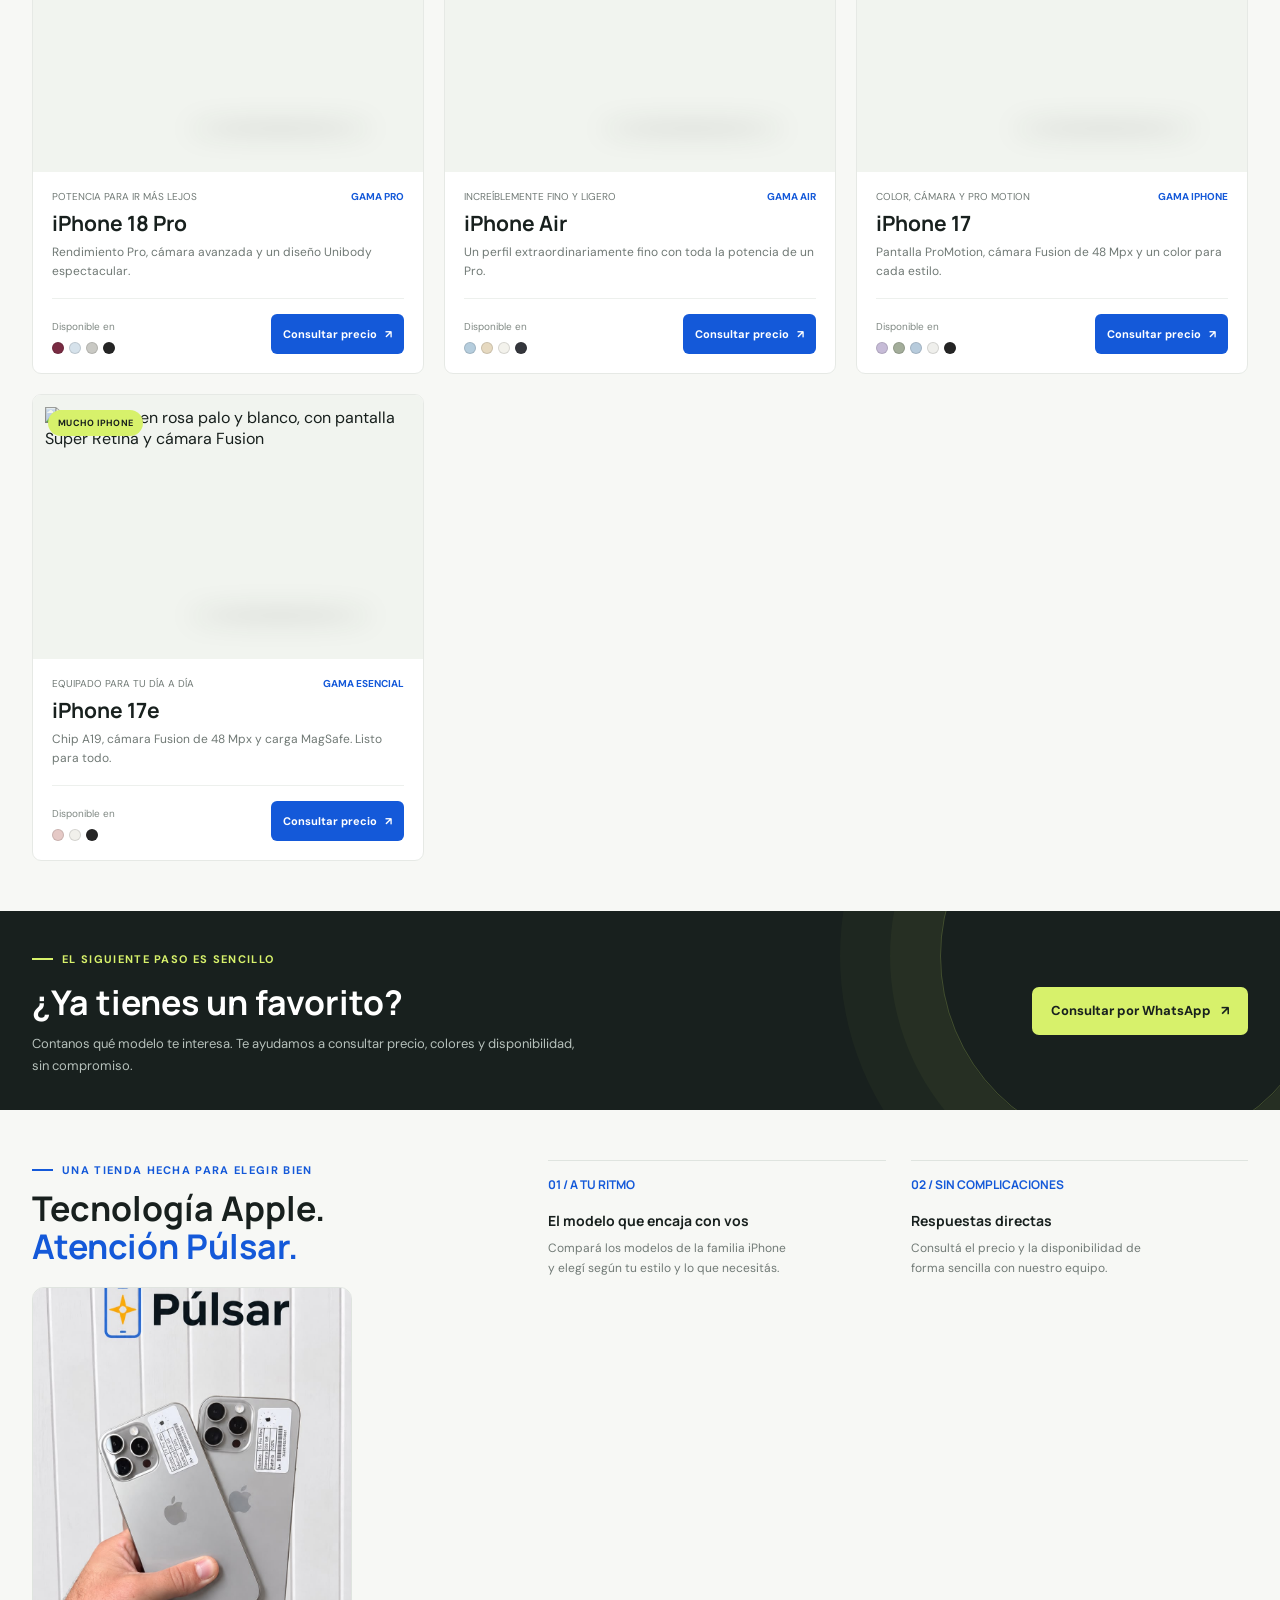
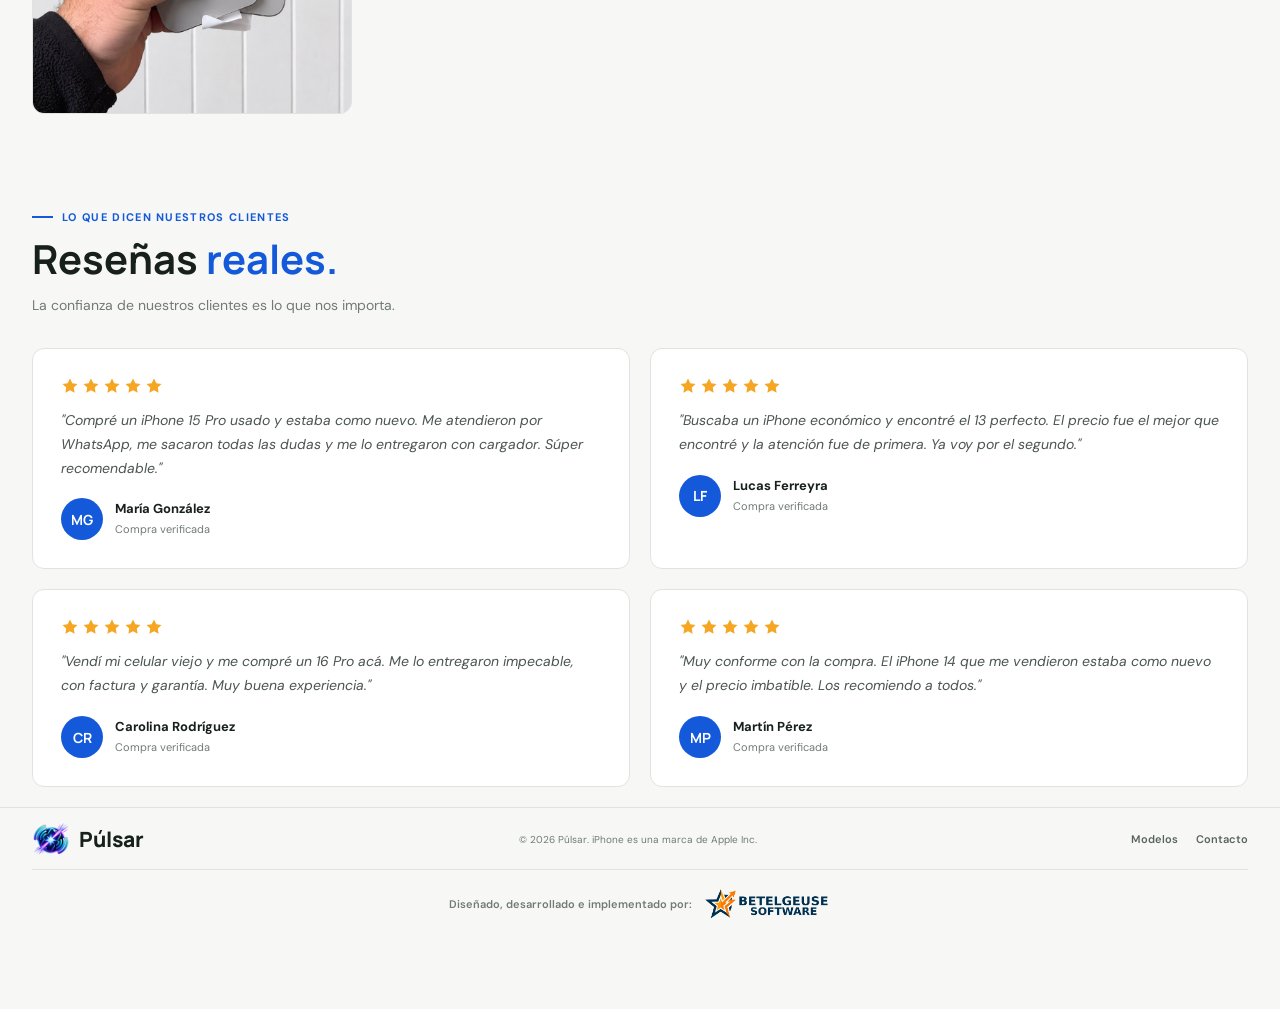
==== commit 168ea120: "Hero con foto propia del iPhone 17 Pro 256GB" ====
--- a/index.html
+++ b/index.html
@@ -49,7 +49,7 @@
 						<span class="hero-note">Novedades Apple · Atención personalizada · Consulta directa</span>
 					</div>
 					<div class="hero-media">
-						<img src="img/iPhones 17 Pro.png" alt="iPhone 17 Pro en Púlsar" fetchpriority="high">
+						<img src="img/17 Pro 256GB.jpeg" alt="iPhone 17 Pro de nuestro stock real, fotografía propia" fetchpriority="high">
 						<div class="hero-caption"><span>●</span> iPhone 17 Pro · Stock real</div>
 					</div>
 				</div>
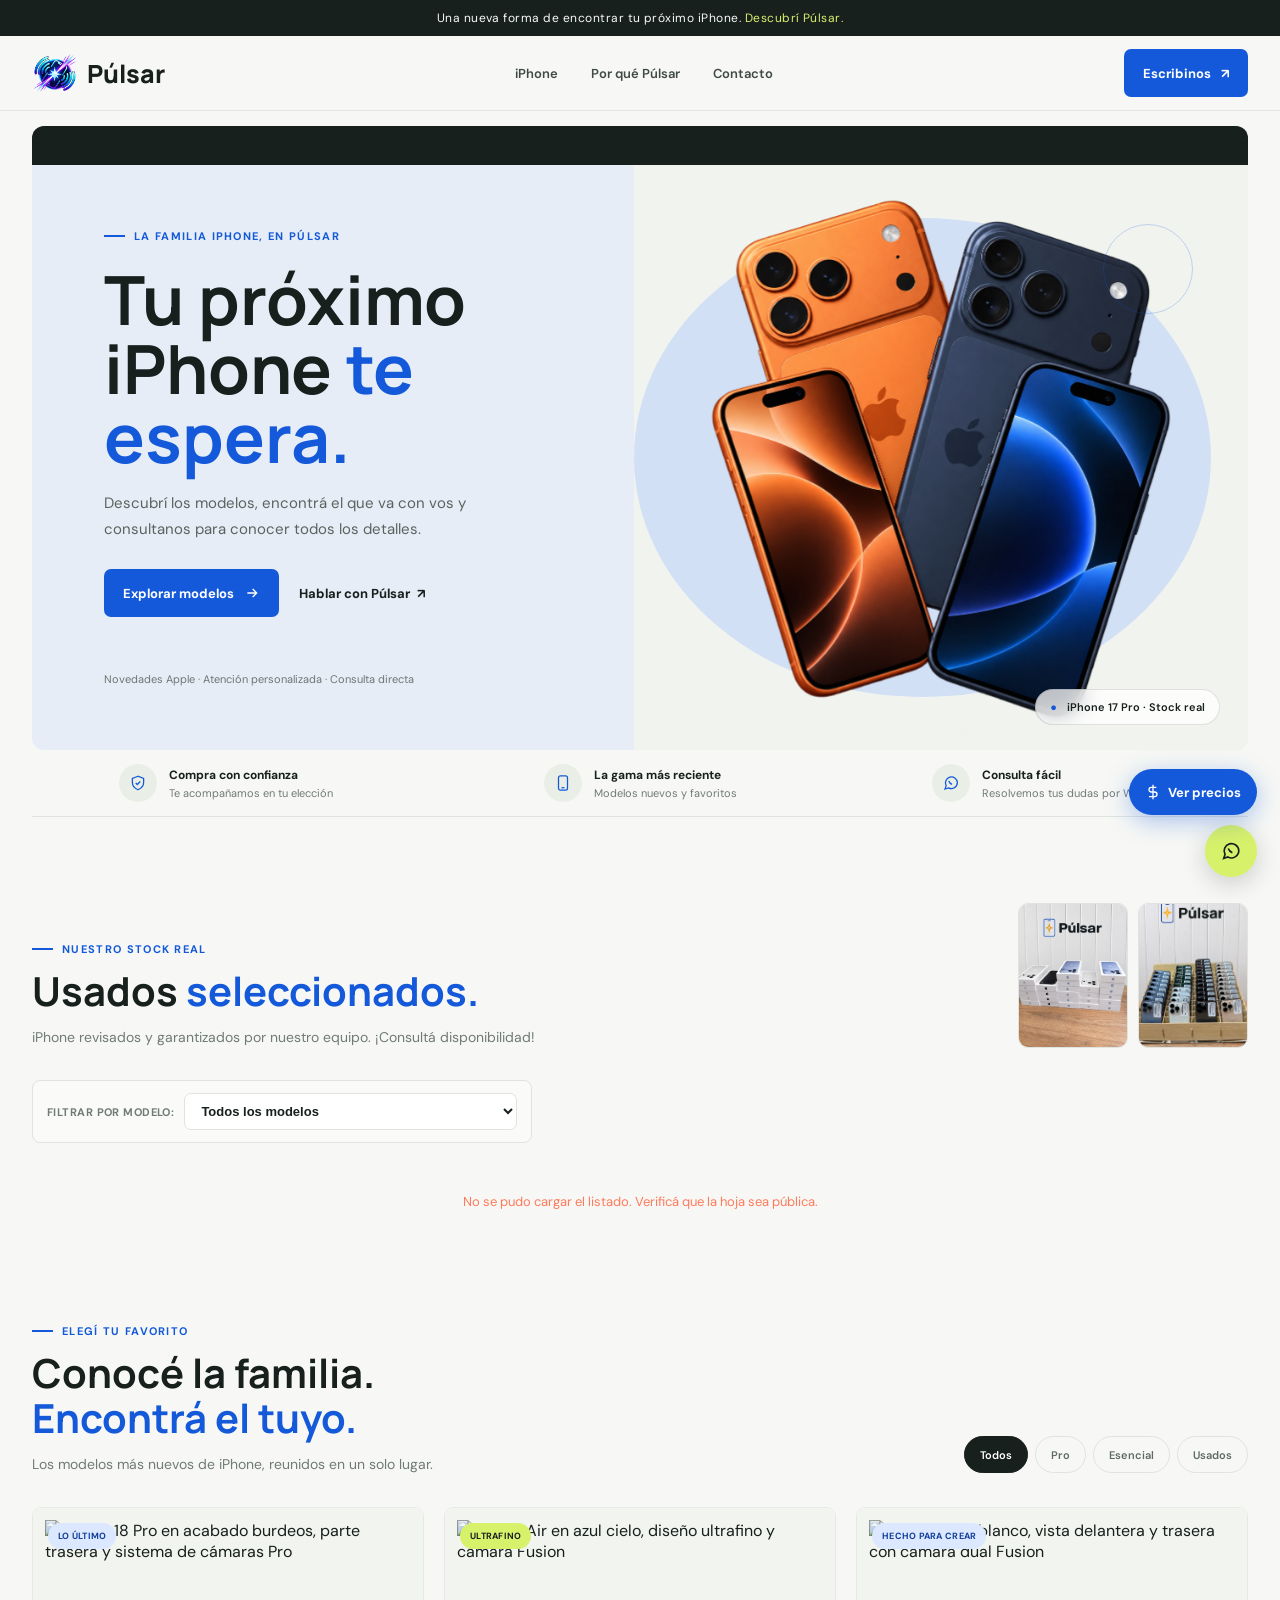
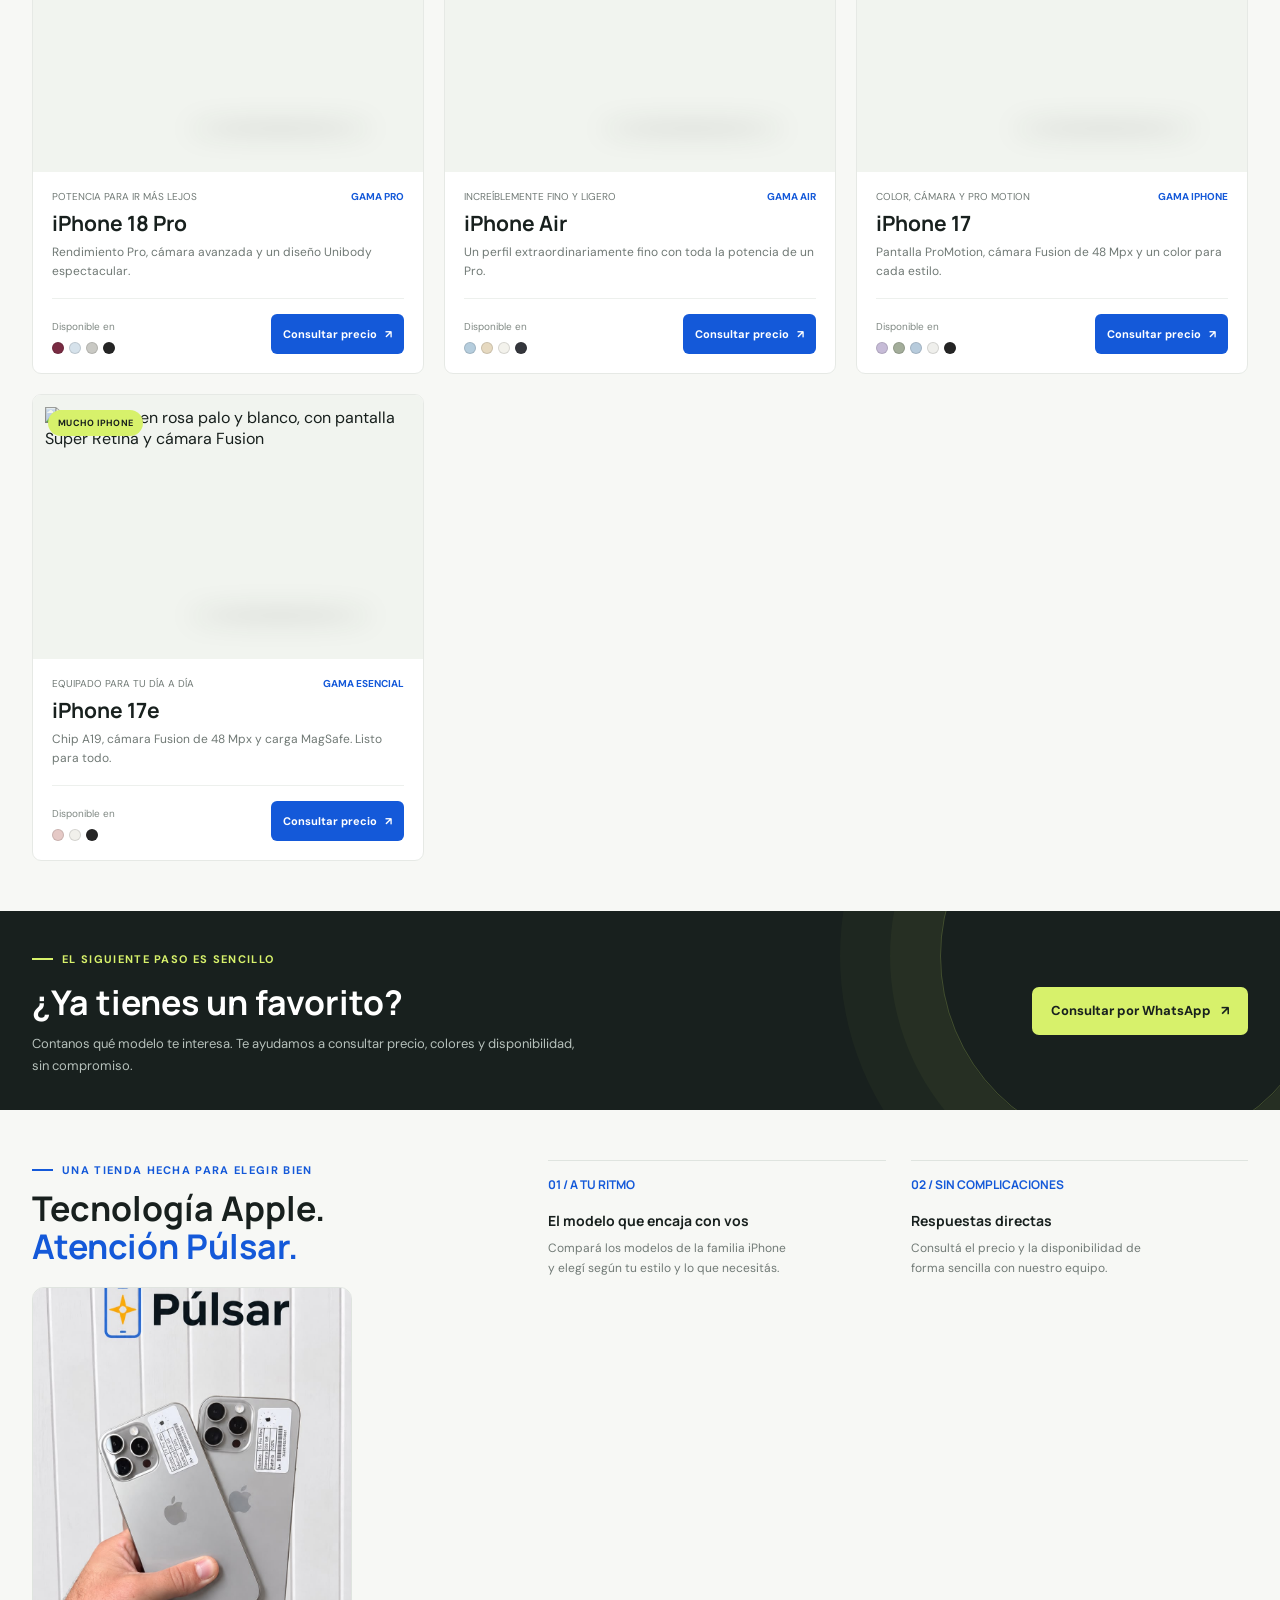
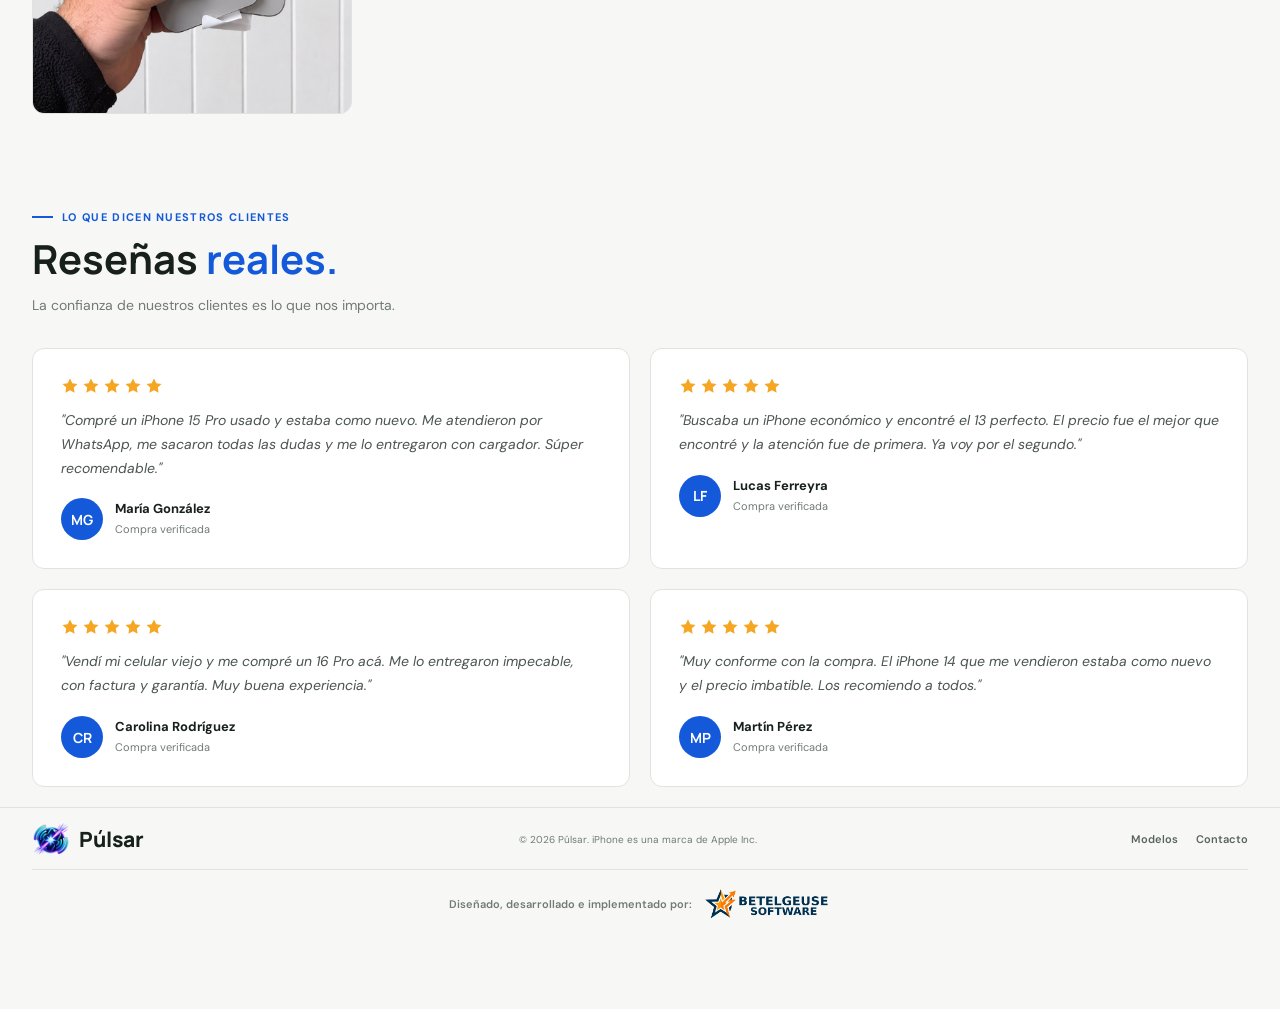
==== commit 9bff9f46: "Revert: hero con iPhones 17 Pro.png" ====
--- a/index.html
+++ b/index.html
@@ -49,7 +49,7 @@
 						<span class="hero-note">Novedades Apple · Atención personalizada · Consulta directa</span>
 					</div>
 					<div class="hero-media">
-						<img src="img/17 Pro 256GB.jpeg" alt="iPhone 17 Pro de nuestro stock real, fotografía propia" fetchpriority="high">
+						<img src="img/iPhones 17 Pro.png" alt="iPhone 17 Pro en Púlsar" fetchpriority="high">
 						<div class="hero-caption"><span>●</span> iPhone 17 Pro · Stock real</div>
 					</div>
 				</div>
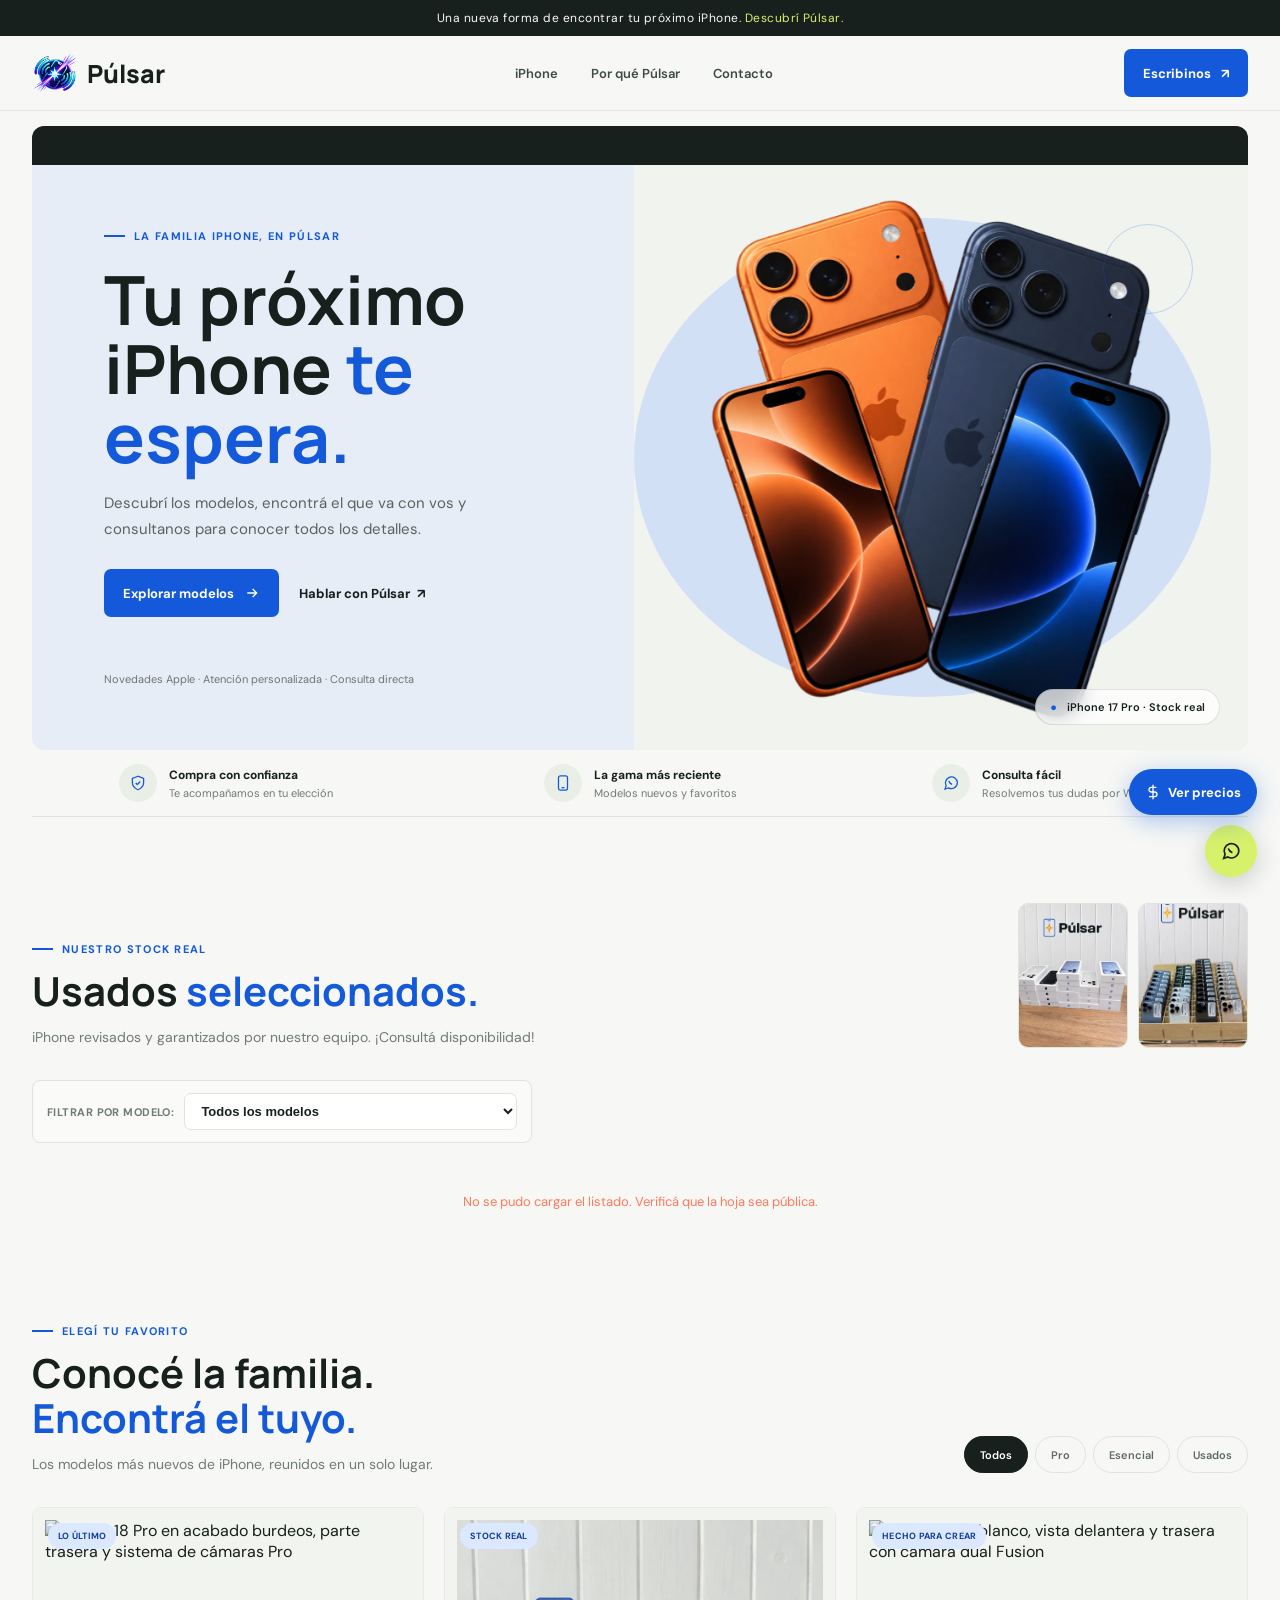
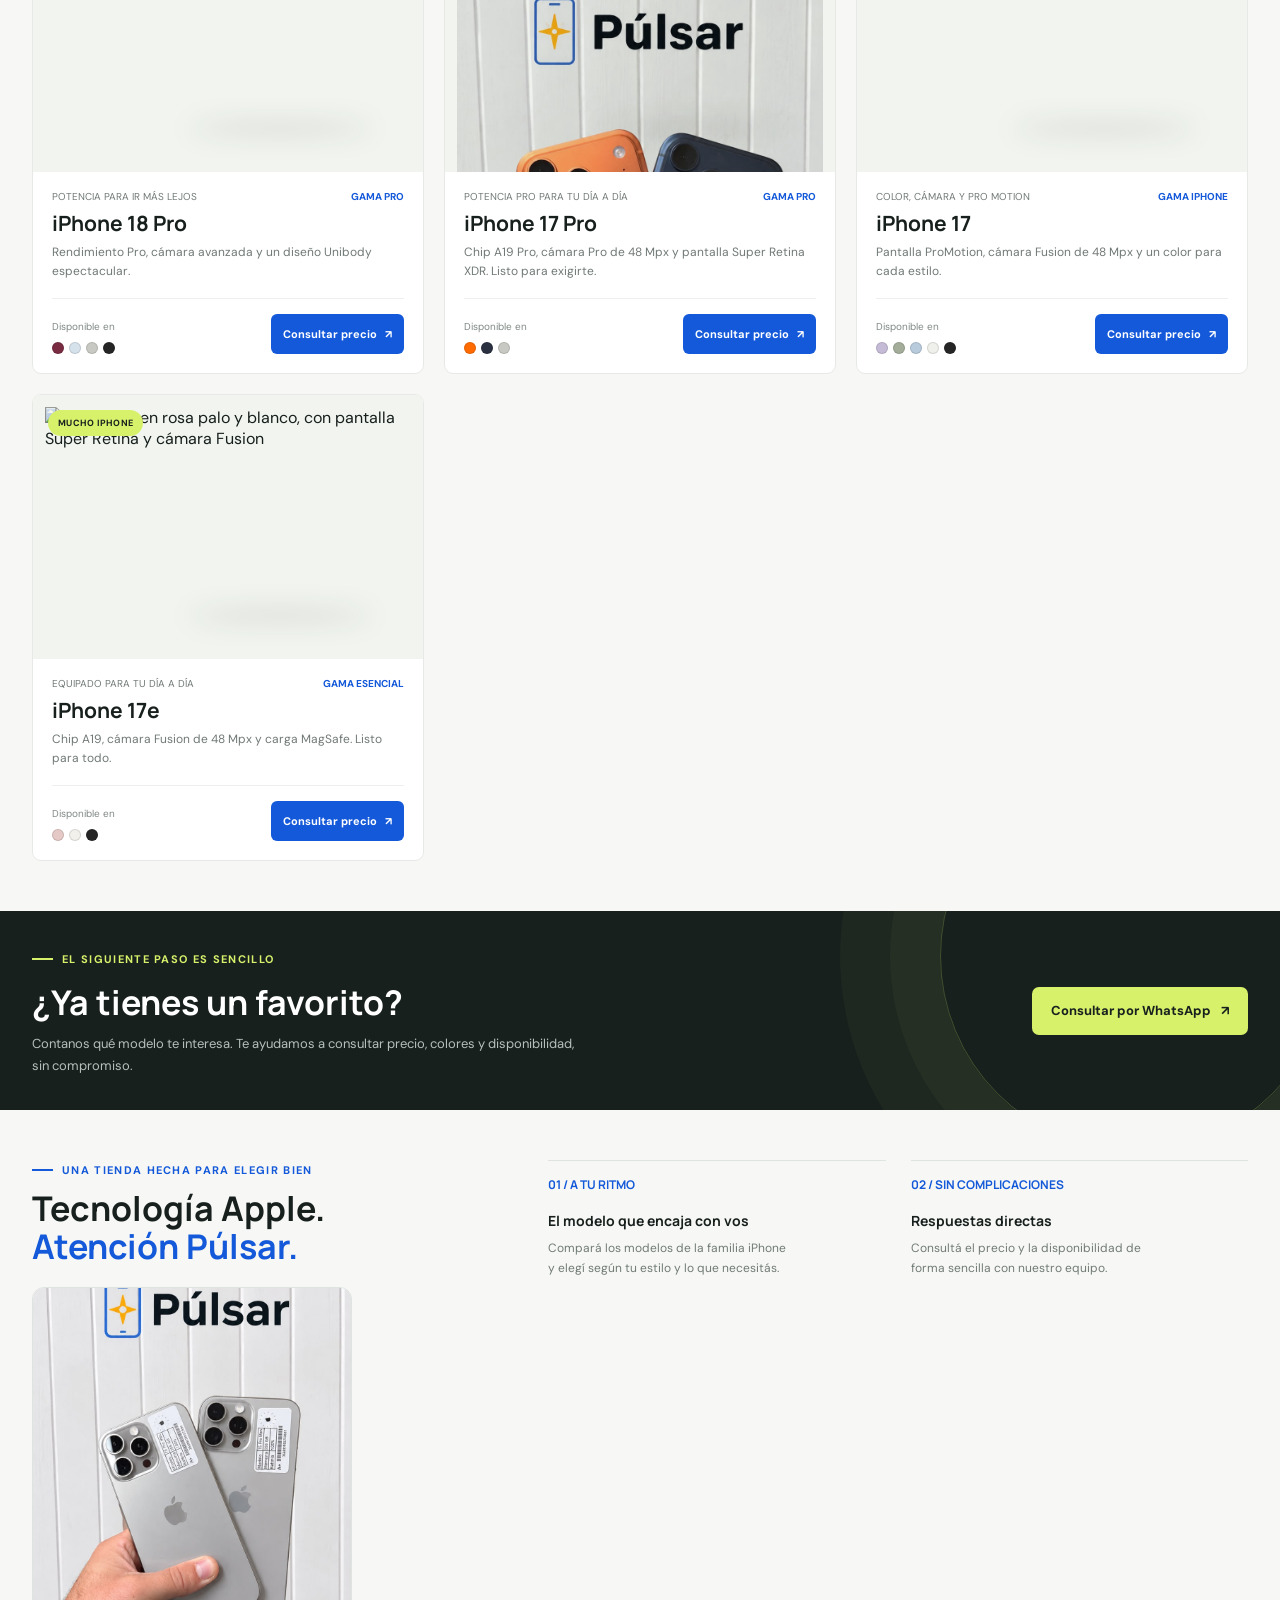
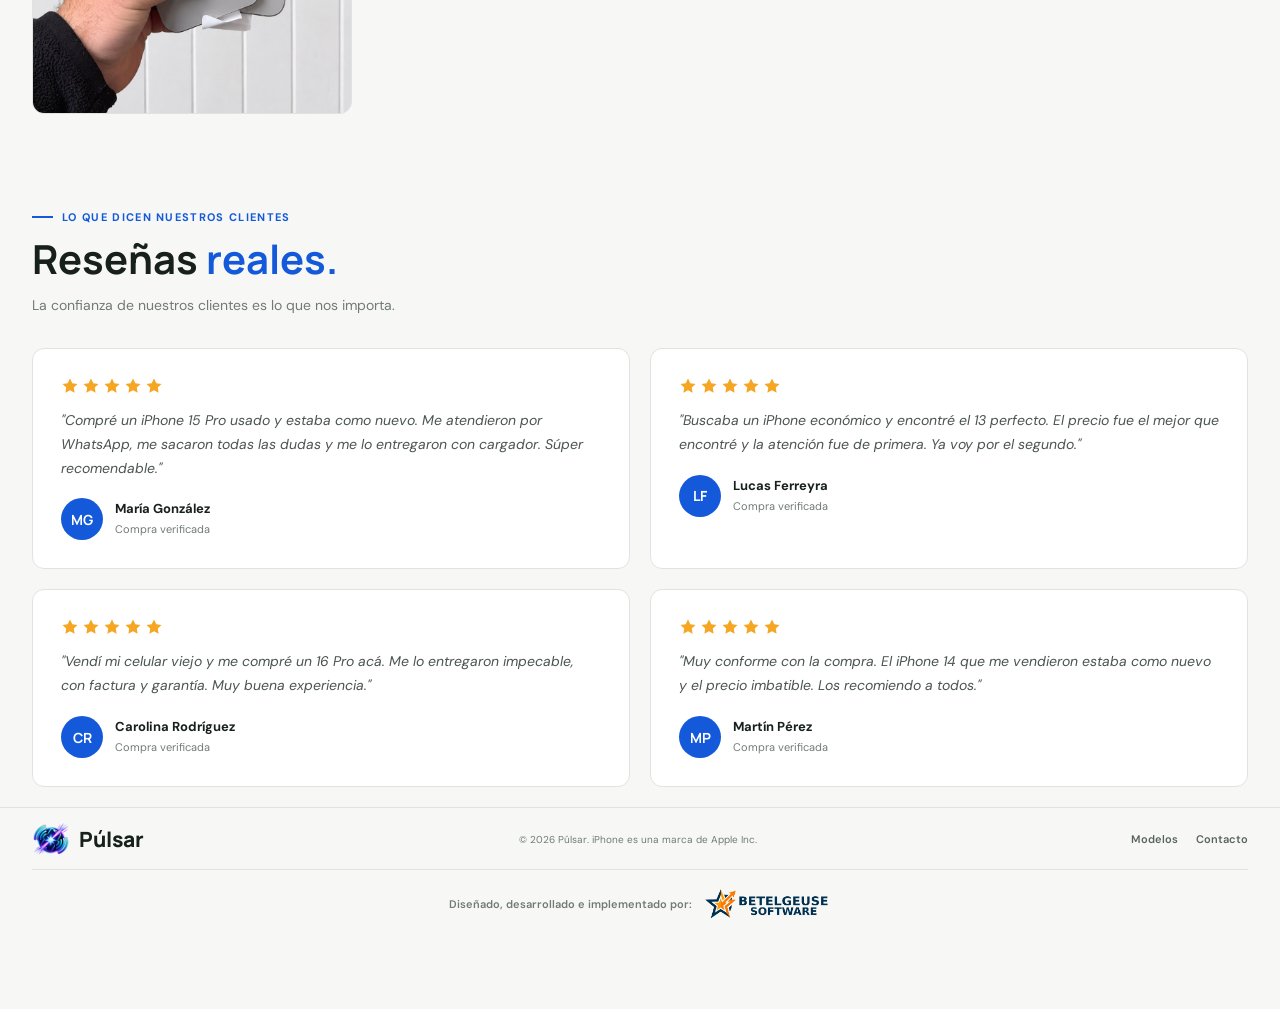
==== commit 2f9144d8: "Catalogo: iPhone Air reemplazado por iPhone 17 Pro con foto propia" ====
--- a/index.html
+++ b/index.html
@@ -125,18 +125,18 @@
 					</div>
 				</article>
 
-				<article class="product-card" data-category="diseno">
+				<article class="product-card" data-category="pro">
 					<div class="product-art">
-						<span class="product-tag">Ultrafino</span>
-						<img src="https://www.apple.com/v/iphone-air/g/images/overview/welcome/hero_endframe__fjhlsvwr03ma_medium.jpg" alt="iPhone Air en azul cielo, diseño ultrafino y cámara Fusion" loading="lazy">
+						<span class="product-tag tag-blue">Stock real</span>
+						<img src="img/17 Pro 256GB.jpeg" alt="iPhone 17 Pro de nuestro stock, fotografía propia" loading="lazy">
 					</div>
 					<div class="product-info">
-						<div class="product-meta"><span>INCREÍBLEMENTE FINO Y LIGERO</span><span>GAMA AIR</span></div>
-						<h3>iPhone Air</h3>
-						<p>Un perfil extraordinariamente fino con toda la potencia de un Pro.</p>
+						<div class="product-meta"><span>POTENCIA PRO PARA TU DÍA A DÍA</span><span>GAMA PRO</span></div>
+						<h3>iPhone 17 Pro</h3>
+						<p>Chip A19 Pro, cámara Pro de 48 Mpx y pantalla Super Retina XDR. Listo para exigirte.</p>
 						<div class="product-bottom">
-							<div><span class="color-label">Disponible en</span><div class="color-dots" aria-label="Azul cielo, dorado claro, blanco nube y negro espacial"><i class="color-dot" style="background:#b5cddd"></i><i class="color-dot" style="background:#e6d9c0"></i><i class="color-dot" style="background:#f3f2ec"></i><i class="color-dot" style="background:#34363c"></i></div></div>
-							<a class="consult-link" href="https://wa.me/5493518149127?text=Hola%2C%20quiero%20consultar%20el%20precio%20y%20disponibilidad%20del%20iPhone%20Air%20en%20Púlsar." target="_blank" rel="noopener noreferrer">Consultar precio <span aria-hidden="true">↗</span></a>
+							<div><span class="color-label">Disponible en</span><div class="color-dots" aria-label="Naranja cósmico, azul profundo y plata"><i class="color-dot" style="background:#ff6b00"></i><i class="color-dot" style="background:#2a3040"></i><i class="color-dot" style="background:#c9c9c4"></i></div></div>
+							<a class="consult-link" href="https://wa.me/5493518149127?text=Hola%2C%20quiero%20consultar%20el%20precio%20y%20disponibilidad%20del%20iPhone%2017%20Pro%20en%20Púlsar." target="_blank" rel="noopener noreferrer">Consultar precio <span aria-hidden="true">↗</span></a>
 						</div>
 					</div>
 				</article>
